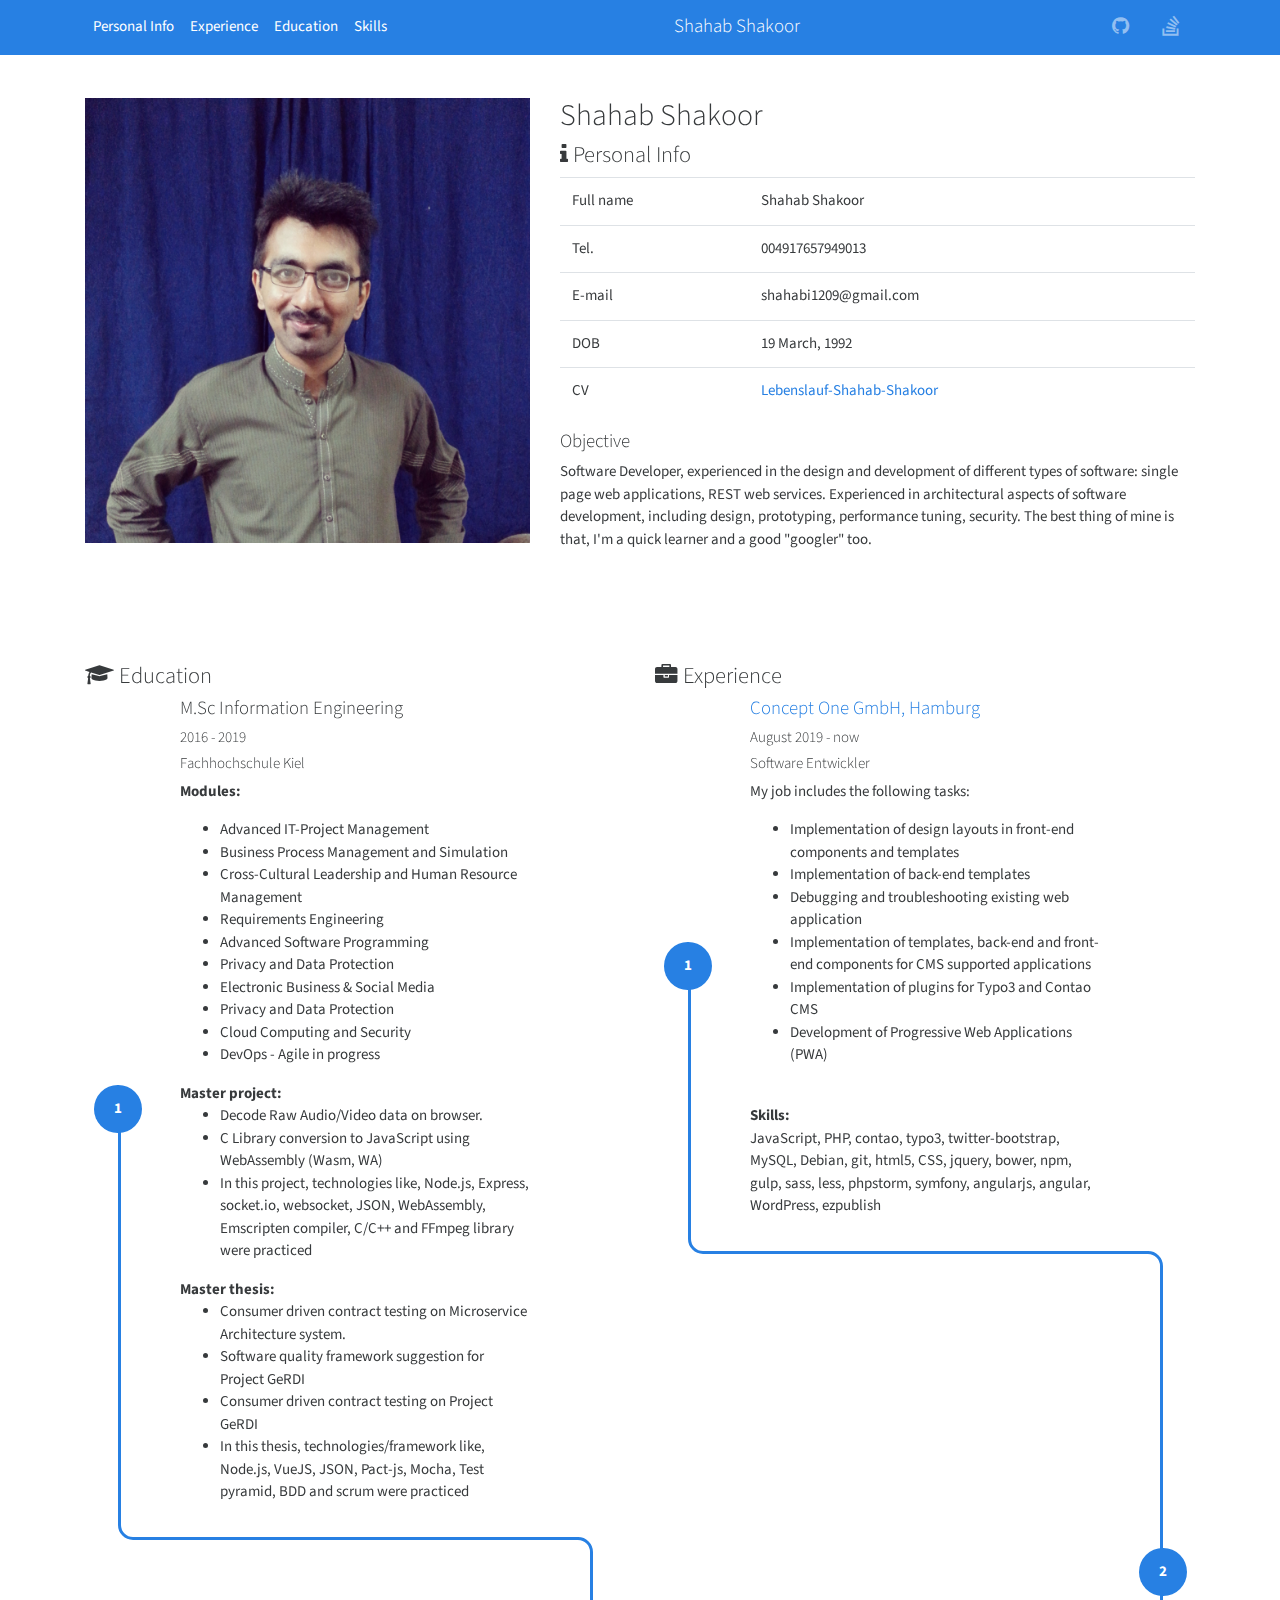
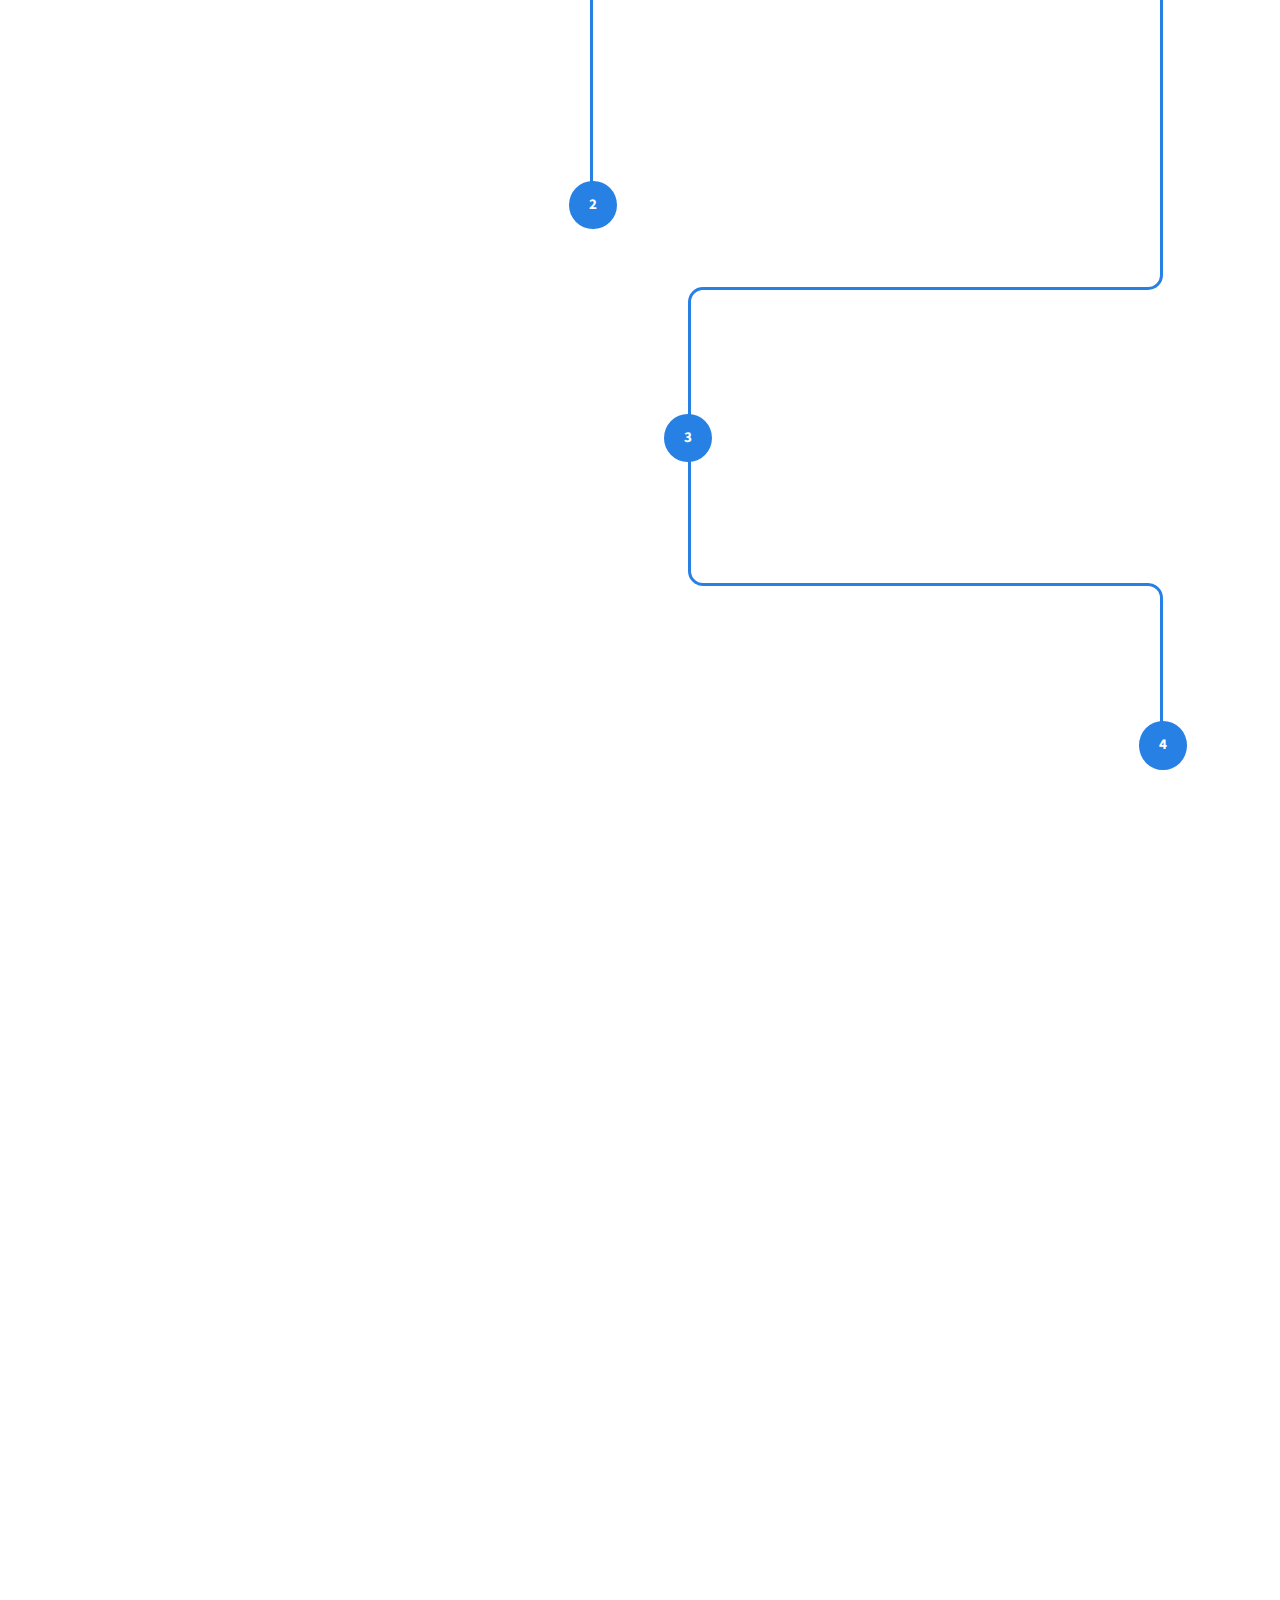
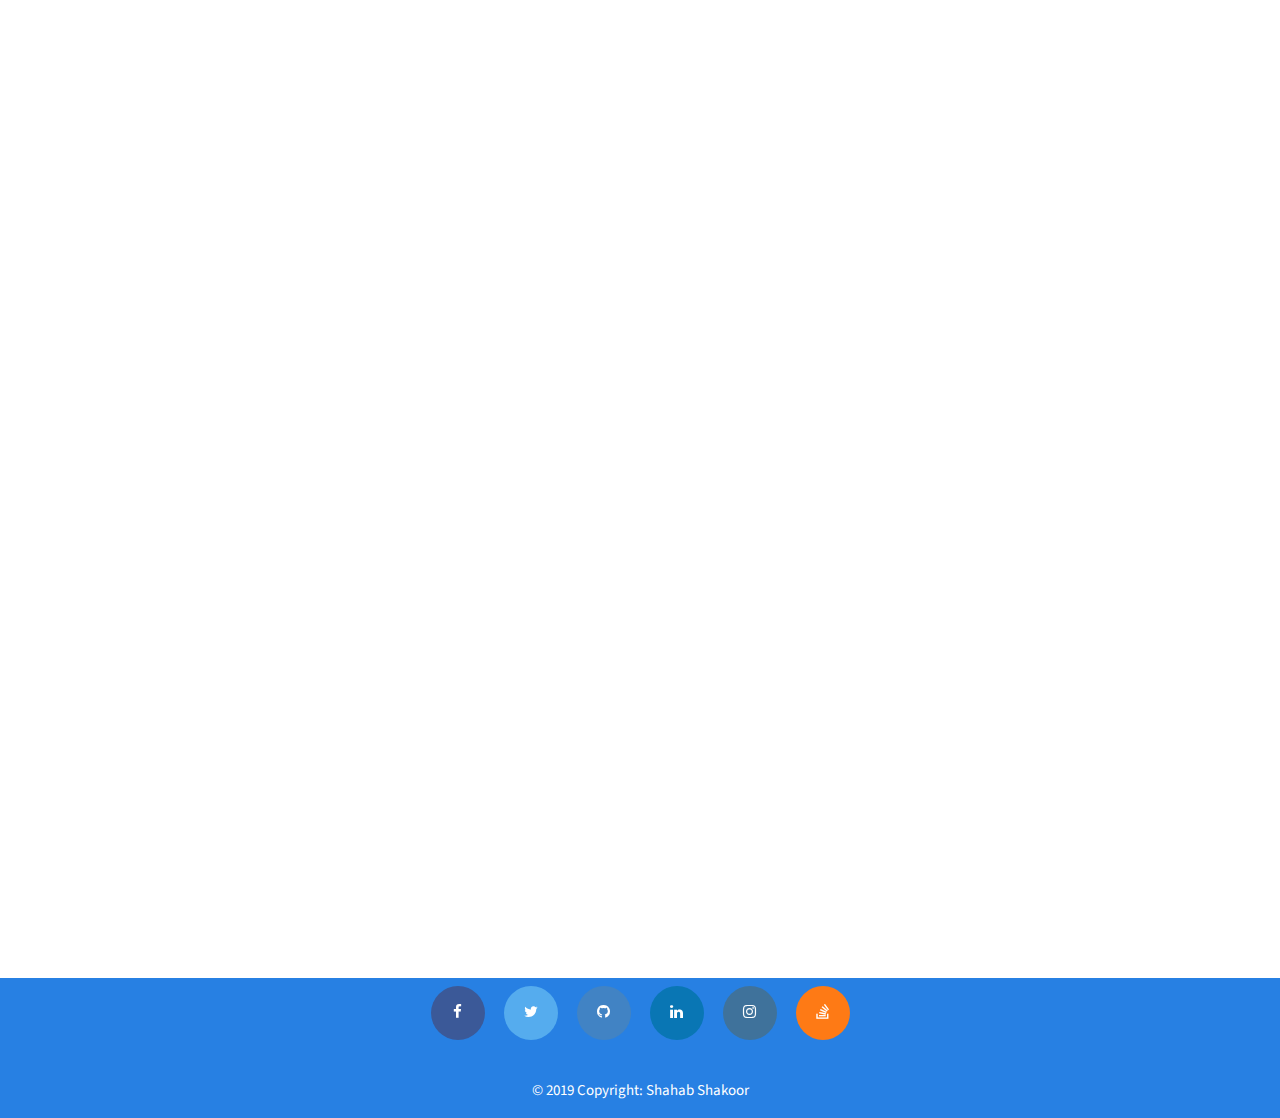
==== index.html @ 0947de64 "Resume in progress: fixes" ====
<!DOCTYPE html>
<html lang="en">
<head>
	<title>Shahab Shakoor</title>
    <meta name="description" content="Software Engineer Experienced in PHP, JavaScript, Kanban, JIRA, Angular.js, Vue.js and responsive design" />
	<meta charset="UTF-8">
	<meta name="viewport" content="width=device-width, initial-scale=1">
    <meta property="og:title" content="Shahab Shakoor">
    <meta property="og:description" content="Software Engineer Experienced in PHP, JavaScript, Kanban, JIRA, Angular.js, Vue.js and responsive design">
    <meta property="og:image" content="https://babatech.github.io//images/shahabshakoor.jpg">
    <meta property="og:url" content="https://babatech.github.io/index.html">

    <meta name="twitter:card" content="Shahab Shakoor - Software Engineer">
<!--===============================================================================================-->	
	<link rel="icon" type="image/png" href="images/icons/favicon.ico"/>
<!--===============================================================================================-->
	<link rel="stylesheet" type="text/css" href="css/cosmo.bootstrap.min.css">
<!--===============================================================================================-->
	<link rel="stylesheet" type="text/css" href="fonts/font-awesome-4.7.0/css/font-awesome.min.css">
<!--===============================================================================================-->
	<link href="https://unpkg.com/aos@2.3.1/dist/aos.css" rel="stylesheet">
<!--===============================================================================================-->
	<link rel="stylesheet" type="text/css" href="css/main.css">
<!--===============================================================================================-->
</head>
<body id="start">
<nav class="navbar navbar-expand-lg bg-primary navbar-dark fixed-top">
	<div class="container"> <button class="navbar-toggler navbar-toggler-right border-0 p-0" type="button" data-toggle="collapse" data-target="#navbar14">
		<p class="navbar-brand mb-0 text-white">
			<i class="fa d-inline fa-lg fa-stop-circle"></i> Shahab Shakoor </p>
	</button>
		<div class="collapse navbar-collapse" id="navbar14">
			<ul class="navbar-nav mr-auto">
				<li class="nav-item"> <a class="nav-link active" href="#personal-info" >Personal Info<br></a> </li>
				<li class="nav-item"> <a class="nav-link active" href="#experience-box">Experience</a> </li>
				<li class="nav-item"> <a class="nav-link active" href="#education-box" >Education</a> </li>
				<li class="nav-item"> <a class="nav-link active" href="#skills-set">Skills</a> </li>
			</ul>
			<p class="d-none d-md-block lead mb-0  text-white"><a class="navbar-brand" href="#start">Shahab Shakoor</a></p>
			<ul class="navbar-nav ml-auto">
				<li class="nav-item mx-1"> <a class="nav-link" href="https://github.com/babatech" target="_blank">
					<i class="fa fa-github fa-fw fa-lg"></i>
				</a> </li>
				<li class="nav-item mx-1"> <a class="nav-link" target="_blank" href="https://stackoverflow.com/users/3318657/shahabi">
					<i class="fa fa-stack-overflow fa-fw fa-lg"></i>
				</a> </li>
			</ul>
		</div>
	</div>
</nav>
<div class="py-5">
	<div class="container">
		<div class="row">
			<div class="col-md-5 col-sm-6">
				<img class="img-fluid d-block resume-photo" src="images/shahabshakoor.jpg" data-aos="flip-up" />
			</div>
			<div class="col-md-7 col-sm-6" data-aos="zoom-in-up">
				<h2 class="">Shahab Shakoor</h2>
				<h4 class="" id="personal-info"><i class="fa fa-info"></i> Personal Info</h4>
				<table class="table">
					<tbody>
					<tr>
						<td>Full name</td>
						<td>Shahab Shakoor</td>
					</tr>
					<tr>
						<td>Tel.</td>
						<td>004917657949013</td>
					</tr>
					<tr>
						<td>E-mail</td>
						<td>shahabi1209@gmail.com</td>
					</tr>
					<tr>
						<td>DOB</td>
						<td>19 March, 1992</td>
					</tr>
					<tr>
						<td>CV</td>
						<td><a target="_blank" href="pdf/Lebenslauf-Shahab-Shakoor.pdf" title="Lebenslauf Shahab Shakoor">Lebenslauf-Shahab-Shakoor</a></td>
					</tr>
					</tbody>
				</table>
				<h5>Objective</h5>
				<p>
					Software Developer, experienced in the design and development of different types of software:
					single page web applications, REST web services. Experienced in architectural aspects of software development, including design, prototyping, performance tuning, security.
					The best thing of mine is that, I'm a quick learner and a good "googler" too.
				</p>
			</div>
		</div>
	</div>
</div>
<div class="py-5">
	<div class="container">
		<div class="row">
			<div class="col-md-6" data-aos="fade-right">
				<h4 class="" id="education-box"><i class="fa fa-graduation-cap"></i> Education</h4>
				<!--first section-->
				<div class="row align-items-center how-it-works d-flex">
					<div class="col-2 text-center bottom d-inline-flex justify-content-center align-items-center">
						<div class="circle font-weight-bold">1</div>
					</div>
					<div class="col-8" data-aos="fade-right" >
						<h5>M.Sc Information Engineering</h5>
						<h6>2016 - 2019</h6>
						<h6>Fachhochschule	Kiel</h6>
						<p>
                            <b>Modules:</b>
                            <ul>
                                <li>Advanced IT-Project Management</li>
                                <li>Business Process Management and Simulation</li>
                                <li>Cross-Cultural Leadership and Human Resource Management</li>
                                <li>Requirements Engineering</li>
                                <li>Advanced Software Programming</li>
                                <li>Privacy and Data Protection</li>
                                <li>Electronic Business & Social Media</li>
                                <li>Privacy and Data Protection</li>
                                <li>Cloud Computing and Security</li>
                                <li>DevOps - Agile in progress</li>
                            </ul>
                            <b>Master project:</b>
                            <ul>
                                <li>Decode Raw Audio/Video data on browser.</li>
                                <li>C Library conversion to JavaScript using WebAssembly (Wasm, WA)</li>
                                <li>In this project, technologies like, Node.js, Express, socket.io, websocket, JSON, WebAssembly, Emscripten compiler, C/C++ and FFmpeg library were practiced</li>
                            </ul>
                            <b>Master thesis:</b><br>
                            <ul>
                                <li>Consumer driven contract testing on Microservice Architecture system.</li>
                                <li>Software quality framework suggestion for Project GeRDI</li>
                                <li>Consumer driven contract testing on Project GeRDI</li>
                                <li>In this thesis, technologies/framework like, Node.js, VueJS, JSON, Pact-js, Mocha, Test pyramid, BDD and scrum were practiced</li>
                            </ul>
						</p>
					</div>
				</div>
				<!--path between 1-2-->
				<div class="row timeline">
					<div class="col-2">
						<div class="corner top-right"></div>
					</div>
					<div class="col-8">
						<hr/>
					</div>
					<div class="col-2">
						<div class="corner left-bottom"></div>
					</div>
				</div>
				<!--second section-->
				<div class="row align-items-center justify-content-end how-it-works d-flex">
					<div class="col-8" data-aos="fade-left">
						<h5>BS Software Engineering</h5>
						<h6>2010 - 2014</h6>
						<h6>International Islamic university, Islamabad</h6>
						<p>
                            <b>Modules</b>
							<ul>
                                <li>Software Project Management</li>
                                <li>Software Quality Assurance</li>
                                <li>Human Computer Interaction</li>
                                <li>Web Based Application Development</li>
                                <li>Distributed Application Development</li>
                                <li>Object Oriented Analysis And Design</li>
                                <li>Database Technologies</li>
                                <li>Analysis Of Algorithms</li>
                                <li>Data Structures And Algorithms</li>
                            </ul>
                            <b>Bachelor project:</b>
                            <ul>
                                <li>Android based mobile application for mobile security and data recovery.</li>
                                <li>The application will act as moderator.User can trigger mobile lock Through SMS or email. The trigger will Encrypt the data on mobile.</li>
                            </ul>
                        </p>
					</div>
					<div class="col-2 text-center full d-inline-flex justify-content-center align-items-center last-item">
						<div class="circle font-weight-bold">2</div>
					</div>
				</div>

				<!--skill for desktop view-->
				<div class="d-none d-md-block">
					<br><br>
					<h4  data-aos="fade-right" id="skills-set"><i class="fa fa-user-secret py-2"></i> Skills</h4>
					<h4 class="text-center skill-set">
						<span class="badge badge-primary" data-aos="flip-up" >PHP</span>
						<span class="badge badge-primary" data-aos="flip-up" >JavaScript</span>
						<span class="badge badge-primary" data-aos="flip-up" >Wordpress</span>
						<span class="badge badge-primary" data-aos="flip-up" >Git</span>
						<span class="badge badge-primary" data-aos="flip-up" >Contao</span>
						<span class="badge badge-secondary" data-aos="flip-up" >Typo3</span>
						<span class="badge badge-secondary" data-aos="flip-up" >Symfony</span>
						<span class="badge badge-secondary" data-aos="flip-up" >eZ Publish </span>
						<span class="badge badge-primary" data-aos="flip-up" >Web Services(REST/SOAP)</span>
						<span class="badge badge-secondary" data-aos="flip-up" >Angular</span>
						<span class="badge badge-secondary" data-aos="flip-up" >Vue.js</span>
						<span class="badge badge-secondary" data-aos="flip-up" >Bower</span>
						<span class="badge badge-secondary" data-aos="flip-up" >NPM</span>
						<span class="badge badge-secondary" data-aos="flip-up" >SASS</span>
						<span class="badge badge-secondary" data-aos="flip-up" >Lass</span>
						<span class="badge badge-secondary" data-aos="flip-up" >Gulp</span>
						<span class="badge badge-secondary" data-aos="flip-up" >twitter-bootstrap</span>
						<span class="badge badge-secondary" data-aos="flip-up" >MySQL</span>
						<span class="badge badge-secondary" data-aos="flip-up" >OSCLASS</span>
						<span class="badge badge-secondary" data-aos="flip-up" >Woocommerce</span>
						<span class="badge badge-secondary" data-aos="flip-up" >Linux Administration</span>
						<span class="badge badge-secondary" data-aos="flip-up" >Jira</span>
						<span class="badge badge-secondary" data-aos="flip-up" >Kanban</span>
						<span class="badge badge-secondary" data-aos="flip-up" >Agile development</span>
						<span class="badge badge-secondary" data-aos="flip-up" >DevOps</span>
						<span data-aos="flip-up"  class="badge badge-secondary">SCRUM</span>
						<span class="badge badge-secondary" data-aos="flip-up" >MicroService</span>
						<span class="badge badge-secondary" data-aos="flip-up" >WASM</span>
						<span class="badge badge-secondary" data-aos="flip-up" >WebAssembly</span>
						<span class="badge badge-secondary" data-aos="flip-up" >Emscripten</span>
					</h4>
				</div>
			</div>
			<div class="col-md-6" data-aos="fade-left">
				<h4 class="" id="experience-box"><i class="fa fa-briefcase"></i> Experience</h4>
				<!--first section-->
				<div class="row align-items-center how-it-works d-flex">
					<div class="col-2 text-center bottom d-inline-flex justify-content-center align-items-center">
						<div class="circle font-weight-bold">1</div>
					</div>
					<div class="col-8" data-aos="fade-right">
						<h5><a href="https://www.concept.one/" target="_blank">Concept One GmbH, Hamburg</a> </h5>
						<h6>August 2019 - now</h6>
						<h6>Software Entwickler</h6>
						<p>
							My job includes the following tasks:<br>
							<ul>
								<li>Implementation of design layouts in front-end components and templates</li>
								<li>Implementation of back-end templates</li>
								<li>Debugging and troubleshooting existing web application</li>
								<li>Implementation of templates, back-end and front-end components for CMS supported applications</li>
								<li>Implementation of plugins for Typo3 and Contao CMS</li>
								<li>Development of Progressive Web Applications (PWA)</li>
							</ul><br>

							<b>Skills:</b><br>
							JavaScript, PHP, contao, typo3, twitter-bootstrap, MySQL, Debian, git, html5, CSS, jquery, bower, npm, gulp, sass, less, phpstorm, symfony, angularjs, angular, WordPress, ezpublish
						</p>
					</div>
				</div>
				<!--path between 1-2-->
				<div class="row timeline">
					<div class="col-2">
						<div class="corner top-right"></div>
					</div>
					<div class="col-8">
						<hr/>
					</div>
					<div class="col-2">
						<div class="corner left-bottom"></div>
					</div>
				</div>
				<!--second section-->
				<div class="row align-items-center justify-content-end how-it-works d-flex">
					<div class="col-8" data-aos="fade-left">
                        <h5><a href="http://www.zbw.eu/de/" target="_blank">ZBW - Leibniz-Informationszentrum Wirtschaft, Kiel</a> </h5>
                        <h6>May 2018 - January 2019</h6>
                        <h6>Studentische Aushilfskraft</h6>
                        <p>
							My job includes the following tasks:<br>
							<b>Support in frontend development of GeRDI project</b><br>
							<ul>
								<li>Research of implementation options</li>
								<li>Evaluation of technologies for the development of possible solutions existing use cases</li>
								<li>Support of the GeRDI development team in the implementation of Services, special features and fixing bugs</li>
								<li>Development of the project-specific npm package</li>
								<li>Development with Vue.js, Node.js, NPM, HTML5, CSS2, JavaScript, Typescript, JQuery, Git, Twitter Bootstrap 4, Jira, Atlassian Confluence, Serum, Docker, Web Service (REST), Responsive web design.</li>
							</ul><br>
							<b>Maintenance of the GeRDI project website:</b><br>
							<ul>
								<li>Development with Wordpress, PHP, CSS, WordPress Plugin, WordPress Theme</li>
							</ul><br>
                        </p>
					</div>
					<div class="col-2 text-center full d-inline-flex justify-content-center align-items-center">
						<div class="circle font-weight-bold">2</div>
					</div>
				</div>
				<!--path between 2-3-->
				<div class="row timeline">
					<div class="col-2">
						<div class="corner right-bottom"></div>
					</div>
					<div class="col-8">
						<hr/>
					</div>
					<div class="col-2">
						<div class="corner top-left"></div>
					</div>
				</div>
				<!--third section-->
				<div class="row align-items-center how-it-works d-flex">
					<div class="col-2 text-center full left-item d-inline-flex justify-content-center align-items-center">
						<div class="circle font-weight-bold">3</div>
					</div>
					<div class="col-8" data-aos="fade-right">
						<h5><a href="https://www.fiverr.com/babatech" target="_blank">Babatech</a></h5>
						<h6>March 2015 - March 2016</h6>
						<h6>Freelance web Developer</h6>
						<p>
							<b>Development expertise:</b><br>
							PHP, OSClass, WordPress, WHMCS, Woocommerce Plugins, Smarty, MYSQL,Smarty Template engine, pay-pal integration, Telecash payment integration, Webservices (SOAP, REST)<br>
							<b>Design expertise:</b><br>
							HTML5, CSS3, Bootstrap design, Responsive design
						</p>
					</div>
				</div>
				<!--path between 3-4-->
				<div class="row timeline">
					<div class="col-2">
						<div class="corner top-right"></div>
					</div>
					<div class="col-8">
						<hr/>
					</div>
					<div class="col-2">
						<div class="corner left-bottom"></div>
					</div>
				</div>
				<!--fourth section-->
				<div class="row align-items-center justify-content-end how-it-works d-flex">
					<div class="col-8 " data-aos="fade-left">
						<h5>WDNEC, Islamabad</h5>
						<h6>Febuary  2014 - March 2015</h6>
						<h6>Web Developer</h6>
						<p>
							My responsibility for this job was:<br>
							Convert PSD's to HTML pages.<br>
							PHP backend development.<br>
							Responsive WEB pages using Twitter bootstrap<br>
							Multilingual HTML pages using Smarty template engine.<br>
							Themes Development for WHMCS and OSCLASS (CMS).<br>
							Make Plugins for WHMCS and OSCLASS (CMS).<br>
							Paypal and Stripe payment gateway.
						</p>
					</div>
					<div class="col-2 text-center full d-inline-flex justify-content-center align-items-center last-item">
						<div class="circle font-weight-bold">4</div>
					</div>
				</div>
			</div>
		</div>
	</div>
</div>
<div class="py-5 d-md-none d-lg-none d-xl-none">
	<div class="container">
		<div class="row">
			<div class="col-md-12">
				<h4  data-aos="fade-right" id="skills-set"><i class="fa fa-user-secret py-2"></i> Skills</h4>
				<h4 class="text-center skill-set">
					<span class="badge badge-primary" data-aos="flip-up" >PHP</span>
					<span class="badge badge-primary" data-aos="flip-up" >JavaScript</span>
					<span class="badge badge-primary" data-aos="flip-up" >Wordpress</span>
					<span class="badge badge-primary" data-aos="flip-up" >Git</span>
					<span class="badge badge-primary" data-aos="flip-up" >Contao</span>
					<span class="badge badge-secondary" data-aos="flip-up" >Typo3</span>
					<span class="badge badge-secondary" data-aos="flip-up" >Symfony</span>
					<span class="badge badge-secondary" data-aos="flip-up" >eZ Publish </span>
					<span class="badge badge-primary" data-aos="flip-up" >Web Services(REST/SOAP)</span>
					<span class="badge badge-secondary" data-aos="flip-up" >Angular</span>
					<span class="badge badge-secondary" data-aos="flip-up" >Vue.js</span>
					<span class="badge badge-secondary" data-aos="flip-up" >Bower</span>
					<span class="badge badge-secondary" data-aos="flip-up" >NPM</span>
					<span class="badge badge-secondary" data-aos="flip-up" >SASS</span>
					<span class="badge badge-secondary" data-aos="flip-up" >Lass</span>
					<span class="badge badge-secondary" data-aos="flip-up" >Gulp</span>
					<span class="badge badge-secondary" data-aos="flip-up" >twitter-bootstrap</span>
					<span class="badge badge-secondary" data-aos="flip-up" >MySQL</span>
					<span class="badge badge-secondary" data-aos="flip-up" >OSCLASS</span>
					<span class="badge badge-secondary" data-aos="flip-up" >Woocommerce</span>
					<span class="badge badge-secondary" data-aos="flip-up" >Linux Administration</span>
					<span class="badge badge-secondary" data-aos="flip-up" >Jira</span>
					<span class="badge badge-secondary" data-aos="flip-up" >Kanban</span>
					<span class="badge badge-secondary" data-aos="flip-up" >Agile development</span>
					<span class="badge badge-secondary" data-aos="flip-up" >DevOps</span>
					<span data-aos="flip-up"  class="badge badge-secondary">SCRUM</span>
					<span class="badge badge-secondary" data-aos="flip-up" >MicroService</span>
					<span class="badge badge-secondary" data-aos="flip-up" >WASM</span>
					<span class="badge badge-secondary" data-aos="flip-up" >WebAssembly</span>
					<span class="badge badge-secondary" data-aos="flip-up" >Emscripten</span>
					<!--<span class="badge badge-primary" data-aos="flip-up" >PHP</span><br>-->
					<!--<span class="badge badge-primary" data-aos="flip-down" >JavaScript</span><span class="badge badge-primary" data-aos="flip-down" >Wordpress</span><br>-->
					<!--<span class="badge badge-primary" data-aos="flip-up" >Git</span><span class="badge badge-primary" data-aos="flip-up" >Contao</span><span class="badge badge-primary" data-aos="flip-up" >Web Services(REST/SOAP)</span><br>-->
					<!--<span class="badge badge-secondary" data-aos="flip-down" >AngularJS</span><span class="badge badge-secondary" data-aos="flip-down" >Vue.js</span><span class="badge badge-secondary" data-aos="flip-down" >OSCLASS</span><span class="badge badge-secondary" data-aos="flip-down" >Linux Administration</span><br>-->
					<!--<span class="badge badge-secondary" data-aos="flip-up" >Kanban</span><span class="badge badge-secondary" data-aos="flip-up" >Agile development</span><span class="badge badge-secondary" data-aos="flip-up" >DevOps</span><span data-aos="flip-up"  class="badge badge-secondary">SCRUM</span><span class="badge badge-secondary" data-aos="flip-up" >MicroService</span><br>-->
				</h4>
			</div>
		</div>
	</div>
</div>
<div class="py-5">
	<div class="container">
		<div class="row">
			<div class="col-md-12 language-set">
				<h4 data-aos="fade-right"><i class="fa fa-language py-2"></i> Languages</h4>
				<h5>
					<div class="progress" data-aos="zoom-in-up">
						<div class="progress-bar w-100 bg-success progress-bar-striped progress-bar-animated" role="progressbar" aria-valuenow="100" aria-valuemin="0" aria-valuemax="100">English</div>
					</div><br>
					<div class="progress" data-aos="zoom-in-up">
						<div class="progress-bar w-25 bg-primary progress-bar-striped progress-bar-animated" role="progressbar" aria-valuenow="25" aria-valuemin="0" aria-valuemax="100">Deutsch</div>
					</div><br>
					<div class="progress" data-aos="zoom-in-up">
						<div class="progress-bar w-100 bg-success progress-bar-striped progress-bar-animated" role="progressbar" aria-valuenow="100" aria-valuemin="0" aria-valuemax="100">Urdu</div>
					</div><br>
					<div class="progress" data-aos="zoom-in-up">
						<div class="progress-bar w-100 bg-success progress-bar-striped progress-bar-animated" role="progressbar" aria-valuenow="100" aria-valuemin="0" aria-valuemax="100">Punjabi</div>
					</div>
				</h5>
			</div>
		</div>
	</div>
</div>
<div class="py-5">
	<div class="container">
		<div class="row">
			<div class="col-md-12 language-set">
				<h4 data-aos="fade-right"><i class="fa fa-star py-2"></i> Projects</h4>
				<div class="row">
					<div class="card-columns">
						<div data-aos="flip-up" class="card bg-primary">
							<div class="card-body">
								<div class="row">
									<div class="col-sm-12 ">
										<h4 class="card-title">Consumer Driven Contract Testing (2018)</h4>
									</div>
									<div class="col-sm-12">
										<small class="text-muted">
											<strong>Master Thesis</strong>
										</small>
									</div>
								</div>
								<p class="card-text">
									It was Master Thesis. The main purpose of thesis is to do research on Microservice architecture, Behaviour driven development model and testing practices in Microservice architecture environment. The thesis research will propose a quality assurance framework for <a href="https://www.gerdi-project.eu/" target="_blank">GeRDI Project</a>
									<br>In the Thesis case project, technologies like, Node.js, Vue.js, Git, Pact-js, Vue-Unit, NPM, JSON, were practiced
								</p>
								<p class="card-text text-right"></p>
							</div>
						</div>
                        <div data-aos="flip-up" class="card bg-primary">
                            <div class="card-body">
                                <div class="row">
                                    <div class="col-sm-12 ">
                                        <h4 class="card-title">Browser Bytecode using WebAssembly (2018)</h4>
                                    </div>
                                    <div class="col-sm-12">
                                        <small class="text-muted">
                                            <strong>Master Project</strong>
                                        </small>
                                    </div>
                                </div>
                                <p class="card-text">
                                    It was Master project. The idea was to decode Raw Video data on browser. For decodeing raw video data, the WebAssembly used. WebAssembly (Wasm, WA) is a web standard that defines a binary format and a corresponding assembly-like text format for executable code in Web pages.
                                    <br>In this project, technologies like, Node.js, Express, socket.io, websocket, JSON, WebAssembly, Emscripten compiler, C/C++ and FFmpeg library were practiced
                                </p>
                                <p class="card-text text-right"></p>
                            </div>
                        </div>
						<div data-aos="flip-up" class="card bg-primary">
							<div class="card-body">
								<div class="row">
									<div class="col-sm-12 ">
										<h4 class="card-title"><a href="https://github.com/babatech/ASP" target="_blank">City Guide (2016)</a></h4>
									</div>
									<div class="col-sm-12">
										<small class="text-muted">
											<strong>Semester Project</strong>
										</small>
									</div>
								</div>
								<p class="card-text">
									It was an semester project for Master. The idea was to help a personal to guide tourist on their vacation by guiding them to their near possible tourist attractions and tourist can have chat with the other touriest who are in the same city.<br>
									In this project, technologies like, Node.js, Express, socket.io, websocket, MySQL, Google Map API, twitter Bootstrap, Git, and UML were practiced
								</p>
								<p class="card-text text-right"></p>
							</div>
						</div>
						<div data-aos="flip-up" class="card bg-primary">
							<div class="card-body">
								<div class="row">
									<div class="col-sm-12 ">
										<h4 class="card-title">WebSite for the Kotowski GmbH (2015)</h4>
									</div>
									<div class="col-sm-12">
										<small class="text-muted">
											<strong>Semester Project</strong>
										</small>
									</div>
								</div>
								<p class="card-text">
									This was a semester project in which we practiced Customer interaction and team work . The project is to make website for the Kotowski GmbH. The website had functionality to make car trailer booking online. In this project we gathered requirements for the website in a meeting with the Kotowski GmbH.
									<br>We use WordPress CMS for the project.
									<br>Documentation with Coding in PHP
								</p>
							</div>
						</div>
						<div data-aos="flip-up" class="card bg-primary">
							<div class="card-body">
								<div class="row">
									<div class="col-sm-12 ">
										<h4 class="card-title">Andro Cop (2014)</h4>
									</div>
									<div class="col-sm-12">
										<small class="text-muted">
											<strong>Bachelor Project</strong>
										</small>
									</div>
								</div>
								<p class="card-text">
									It was Bachelor project. The idea is to secure the user data in android based mobile In real life, when someone loses mobile,Mostly it is impossible to get back your mobile, and hence data recovery is also impossible.
									The andro cop application will act as moderator. User can trigger mobile lock Through SMS or EMail. The trigger will Encrypt the data on mobile. Hence it will impossible for stranger to see the user data on mobile.
								</p>
							</div>
						</div>
						<div data-aos="flip-up" class="card bg-primary">
							<div class="card-body">
								<div class="row">
									<div class="col-sm-12 ">
										<h4 class="card-title">Online Auction and Bidding Website (2013)</h4>
									</div>
									<div class="col-sm-12">
										<small class="text-muted">
											<strong>Semester Project</strong>
										</small>
									</div>
								</div>
								<p class="card-text">
									It was semester project. In this project user place there thing for online bidding. Person who interested for that thing can place there bidding. Owner user reviews the bids and approve any bid. This project is done using Asp.net, C#, HTML, CSS and Jquery
								</p>
							</div>
						</div>
						<div data-aos="flip-up" class="card bg-primary">
							<div class="card-body">
								<div class="row">
									<div class="col-sm-12 ">
										<h4 class="card-title">Online Project Management Tool (2012)</h4>
									</div>
									<div class="col-sm-12">
										<small class="text-muted">
											<strong>Semester Project</strong>
										</small>
									</div>
								</div>
								<p class="card-text">
									It was an semester project. It was done with PHP,HTML,Apache2 server, MySQL. It targeted the software development teams that tend to work from home and manage their project activities online.
								</p>
							</div>
						</div>
						<div data-aos="flip-up" class="card bg-primary">
							<div class="card-body">
								<div class="row">
									<div class="col-sm-12 ">
										<h4 class="card-title">Housing Society Management Application (2012)</h4>
									</div>
									<div class="col-sm-12">
										<small class="text-muted">
											<strong>Semester Project</strong>
										</small>
									</div>
								</div>
								<p class="card-text">
									It was an semester project. It was done with Java, OOP and UML. During the project, object oriented design and analysis practice were followed. In this project, requirements were gathered  for a housing project named ABAD. After requirements, UML Usecases and UML designs were formulated. The implemented for the system was done in Java.
								</p>
							</div>
						</div>
						<!--<div class="card">-->
							<!--<div class="card-body">-->
								<!--<div class="row">-->
									<!--<div class="col-sm-12 ">-->
										<!--<h4 class="card-title"></h4>-->
									<!--</div>-->
									<!--<div class="col-sm-12">-->
										<!--<small class="text-muted">-->
											<!--<strong>Semester Project</strong>-->
										<!--</small>-->
									<!--</div>-->
								<!--</div>-->
								<!--<p class="card-text">-->

								<!--</p>-->
							<!--</div>-->
						<!--</div>-->
					</div>
				</div>
			</div>
		</div>
	</div>
</div>
<!--<div class="py-5">-->
    <!--<div class="container">-->
        <!--<div class="row">-->
            <!--<div class="col-md-12 language-set">-->
                <!--<h4 data-aos="fade-right"><i class="fa fa-star py-2"></i> References</h4>-->
                <!--<div class="row">-->

                <!--</div>-->
            <!--</div>-->
        <!--</div>-->
    <!--</div>-->
<!--</div>-->
<br>
<br>
<br>
<br>
<!-- Footer -->
<footer class="page-footer font-small blue  bg-primary">
	<!-- Footer Elements -->
	<div class="container">

		<!-- Social buttons -->
		<ul class="list-unstyled list-inline text-center">
			<li class="list-inline-item">
				<a class="btn-social btn-facebook " target="_blank" href="https://www.facebook.com/beingshabab">
					<i class="fa fa-facebook"> </i>
				</a>
			</li>
			<li class="list-inline-item">
				<a  class="btn-social btn-twitter" target="_blank" href="https://twitter.com/beingshahabi">
					<i class="fa fa-twitter"> </i>
				</a>
			</li>
			<li class="list-inline-item">
				<a class="btn-social btn-github" target="_blank" href="https://github.com/babatech">
					<i class="fa fa-github"> </i>
				</a>
			</li>
			<li class="list-inline-item">
				<a class="btn-social btn-linkedin" target="_blank" href="https://www.linkedin.com/in/shahab-shakoor-50117193/">
					<i class="fa fa-linkedin"> </i>
				</a>
			</li>
			<li class="list-inline-item" >
				<a class="btn-social btn-instagram" target="_blank" href="https://www.instagram.com/beingshahab/">
					<i class="fa fa-instagram"> </i>
				</a>
			</li>
			<li class="list-inline-item" >
				<a class="btn-social btn-stack-overflow" target="_blank" href="https://stackoverflow.com/users/3318657/shahabi">
					<i class="fa fa-stack-overflow"> </i>
				</a>
			</li>
		</ul>
		<!-- Social buttons -->

	</div>
	<!-- Footer Elements -->
	<!-- Copyright -->
	<div class="footer-copyright text-center py-3">© 2019 Copyright:
		<a href="https://babatech.github.io/"> Shahab Shakoor</a>
	</div>
	<!-- Copyright -->

</footer>
<!-- Footer -->
<script src="https://cdnjs.cloudflare.com/ajax/libs/jquery/3.3.1/jquery.min.js" crossorigin="anonymous"></script>
<script src="https://cdnjs.cloudflare.com/ajax/libs/popper.js/1.12.9/umd/popper.min.js" crossorigin="anonymous"></script>
<script src="https://cdnjs.cloudflare.com/ajax/libs/twitter-bootstrap/4.1.3/js/bootstrap.min.js"  crossorigin="anonymous"></script>
<script src="https://unpkg.com/aos@next/dist/aos.js"></script>
<script src="js/main.js"></script>
<script>
    AOS.init({
        // Global settings:
        disable: false, // accepts following values: 'phone', 'tablet', 'mobile', boolean, expression or function
        startEvent: 'DOMContentLoaded', // name of the event dispatched on the document, that AOS should initialize on
        initClassName: 'aos-init', // class applied after initialization
        animatedClassName: 'aos-animate', // class applied on animation
        useClassNames: false, // if true, will add content of `data-aos` as classes on scroll
        disableMutationObserver: false, // disables automatic mutations' detections (advanced)
        debounceDelay: 50, // the delay on debounce used while resizing window (advanced)
        throttleDelay: 99, // the delay on throttle used while scrolling the page (advanced)


        // Settings that can be overridden on per-element basis, by `data-aos-*` attributes:
        offset: 120, // offset (in px) from the original trigger point
        delay: 0, // values from 0 to 3000, with step 50ms
        duration: 1000, // values from 0 to 3000, with step 50ms
        easing: 'ease', // default easing for AOS animations
        once: false, // whether animation should happen only once - while scrolling down
        mirror: false, // whether elements should animate out while scrolling past them
        anchorPlacement: 'top-bottom', // defines which position of the element regarding to window should trigger the animation

    });
</script>
</body>
</html>
---- css/main.css ----
/*------------------------------------------------------------------
Project:  Shahab Shakoor resume
Version:  0.0.1
Last change:  
Assigned to:  Shahab Shakoor
Primary use:  
-------------------------------------------------------------------*/


.footer-copyright,.footer-copyright a{
 color: white;
}
body{
  padding-top: 50px;
  width: 100%;
  overflow-x: hidden;
}
.skill-set .badge{
  margin: 5px;
    padding: 15px;
}
.language-set .progress{
  height: 25px;
}
.language-set .progress .progress-bar{
  font-size: 1rem;
}

.circle {
  padding: 13px 20px;
  border-radius: 50%;
  background-color: #2780E3;
  color: #fff;
  max-height: 50px;
  z-index: 2;
}
.how-it-works.row .col-2 {
  align-self: stretch;
}
.how-it-works.row .col-2::after {
  content: "";
  position: absolute;
  border-left: 3px solid #2780E3;
  z-index: 1;
}
.how-it-works.row .col-2.bottom::after {
  height: 50%;
  left: 50%;
  top: 50%;
}
.how-it-works.row .col-2.full::after {
  height: 100%;
  left: calc(50% - 3px);
}
.how-it-works.row .col-2.full.left-item::after {
  left: 50%;
}
.how-it-works.row .col-2.top::after {
  height: 50%;
  left: 50%;
  top: 0;
}
.how-it-works.row .col-2.last-item::after {
  height: 50% !important;
  top: 0;
}

.timeline div {
  padding: 0;
  height: 40px;
}
.timeline hr {
  border-top: 3px solid #2780E3;
  margin: 0;
  top: 17px;
  position: relative;
}
.timeline .col-2 {
  display: flex;
  overflow: hidden;
}
.timeline .corner {
  border: 3px solid #2780E3;
  width: 100%;
  position: relative;
  border-radius: 15px;
}
.timeline .top-right {
  left: 50%;
  top: -50%;
}
.timeline .left-bottom {
  left: -50%;
  top: calc(50% - 3px);
}
.timeline .top-left {
  left: -50%;
  top: -50%;
}
.timeline .right-bottom {
  left: 50%;
  top: calc(50% - 3px);
}

a.btn-social,
.btn-social
{
  border-radius: 50%;
  color: #ffffff !important;
  display: inline-block;
  height: 54px;
  line-height: 54px;
  margin: 8px 4px;
  text-align: center;
  text-decoration: none;
  transition: background-color .3s;
  webkit-transition: background-color .3s;
  width: 54px;
}

.btn-social .fa,.btn-social i
{
  backface-visibility: hidden;
  moz-backface-visibility: hidden;
  ms-transform: scale(1);
  o-transform: scale(1);
  transform: scale(1);
  transition: all .25s;
  webkit-backface-visibility: hidden;
  webkit-transform: scale(1);
  webkit-transition: all .25s;
}
.btn-social:hover,.btn-social:focus
{
  color: #fff;
  outline: none;
  text-decoration: none;
}
.btn-social:hover .fa,.btn-social:focus .fa,.btn-social:hover i,.btn-social:focus i
{
  ms-transform: scale(1.3);
  o-transform: scale(1.3);
  transform: scale(1.3);
  webkit-transform: scale(1.3);
}
.btn-social.btn-xs
{
  font-size: 9px;
  height: 24px;
  line-height: 13px;
  margin: 6px 2px;
  width: 24px;
}
.btn-social.btn-sm
{
  font-size: 13px;
  height: 36px;
  line-height: 18px;
  margin: 6px 2px;
  width: 36px;
}
.btn-social.btn-lg
{
  font-size: 22px;
  height: 72px;
  line-height: 40px;
  margin: 10px 6px;
  width: 72px;
}

.btn-behance
{
  background-color: #1769ff;
}
.btn-behance:hover
{
  background-color: #4a8aff;
}
.btn-bitbucket
{
  background-color: #205081;
}
.btn-bitbucket:hover
{
  background-color: #2a69aa;
}
.btn-codepen
{
  background-color: #76daff;
}
.btn-codepen:hover
{
  background-color: #a9e8ff;
}
.btn-deviantart
{
  background-color: #4e6252;
}
.btn-deviantart:hover
{
  background-color: #657e6a;
}
.btn-digg
{
  background-color: #000;
}
.btn-digg:hover
{
  background-color: #1a1a1a;
}
.btn-dribbble
{
  background-color: #ea4c89;
}
.btn-dribbble:hover
{
  background-color: #ef7aa7;
}
.btn-dropbox
{
  background-color: #007ee5;
}
.btn-dropbox:hover
{
  background-color: #1998ff;
}
.btn-facebook
{
  background-color: #3b5998;
}
.btn-facebook:hover
{
  background-color: #4c70ba;
}
.btn-flickr
{
  background-color: #0063dc;
}
.btn-flickr:hover
{
  background-color: #107cff;
}
.btn-foursquare
{
  background-color: #ef4b78;
}
.btn-foursquare:hover
{
  background-color: #f37a9b;
}
.btn-github
{
  background-color: #4183c4;
}
.btn-github:hover
{
  background-color: #689cd0;
}
.btn-google-plus
{
  background-color: #dd4b39;
}
.btn-google-plus:hover
{
  background-color: #e47365;
}
.btn-instagram
{
  background-color: #3f729b;
}
.btn-instagram:hover
{
  background-color: #548cb9;
}
.btn-jsfiddle
{
  background-color: #4679bd;
}
.btn-jsfiddle:hover
{
  background-color: #6c94ca;
}
.btn-lastfm
{
  background-color: #e31b23;
}
.btn-lastfm:hover
{
  background-color: #e9484e;
}
.btn-linkedin
{
  background-color: #0976b4;
}
.btn-linkedin:hover
{
  background-color: #0b96e5;
}
.btn-paypal
{
  background-color: #253b80;
}
.btn-paypal:hover
{
  background-color: #304da8;
}
.btn-pinterest
{
  background-color: #cc2127;
}
.btn-pinterest:hover
{
  background-color: #e04046;
}
.btn-reddit
{
  background-color: #ff4500;
}
.btn-reddit:hover
{
  background-color: #ff6a33;
}
.btn-skype
{
  background-color: #00aff0;
}
.btn-skype:hover
{
  background-color: #24c4ff;
}
.btn-soundcloud
{
  background-color: #f80;
}
.btn-soundcloud:hover
{
  background-color: #ffa033;
}
.btn-stack-overflow
{
  background-color: #fe7a15;
}
.btn-stack-overflow:hover
{
  background-color: #fe9748;
}
.btn-steam
{
  background-color: #7da10e;
}
.btn-steam:hover
{
  background-color: #a1d012;
}
.btn-stumbleupon
{
  background-color: #eb4924;
}
.btn-stumbleupon:hover
{
  background-color: #ef7053;
}
.btn-trello
{
  background-color: #256a92;
}
.btn-trello:hover
{
  background-color: #2f88bb;
}
.btn-tumblr
{
  background-color: #35465c;
}
.btn-tumblr:hover
{
  background-color: #485f7c;
}
.btn-twitch
{
  background-color: #6441a5;
}
.btn-twitch:hover
{
  background-color: #7e5bbe;
}
.btn-twitter
{
  background-color: #55acee;
}
.btn-twitter:hover
{
  background-color: #83c3f3;
}
.btn-vimeo
{
  background-color: #1ab7ea;
}
.btn-vimeo:hover
{
  background-color: #49c6ee;
}
.btn-vine
{
  background-color: #00b488;
}
.btn-vine:hover
{
  background-color: #00e7af;
}
.btn-vk
{
  background-color: #45668e;
}
.btn-vk:hover
{
  background-color: #587fae;
}
.btn-wechat
{
  background-color: #98d11c;
}
.btn-wechat:hover
{
  background-color: #afe53b;
}
.btn-wordpress
{
  background-color: #21759b;
}
.btn-wordpress:hover
{
  background-color: #2a95c5;
}
.btn-xing
{
  background-color: #026466;
}
.btn-xing:hover
{
  background-color: #039598;
}
.btn-yahoo
{
  background-color: #400191;
}
.btn-yahoo:hover
{
  background-color: #5601c4;
}
.btn-yelp
{
  background-color: #af0606;
}
.btn-yelp:hover
{
  background-color: #e00808;
}
.btn-youtube
{
  background-color: #e52d27;
}
.btn-youtube:hover
{
  background-color: #ea5955;
}
.btn-email
{
  background-color: #44c456;
}
.btn-email:hover
{
  background-color: #6bd079;
}
.card.bg-primary,.card.bg-primary .text-muted,.card.bg-primary a{
    color: white !important;
}
.card.bg-primary .card-title{
  font-weight: 700;
}
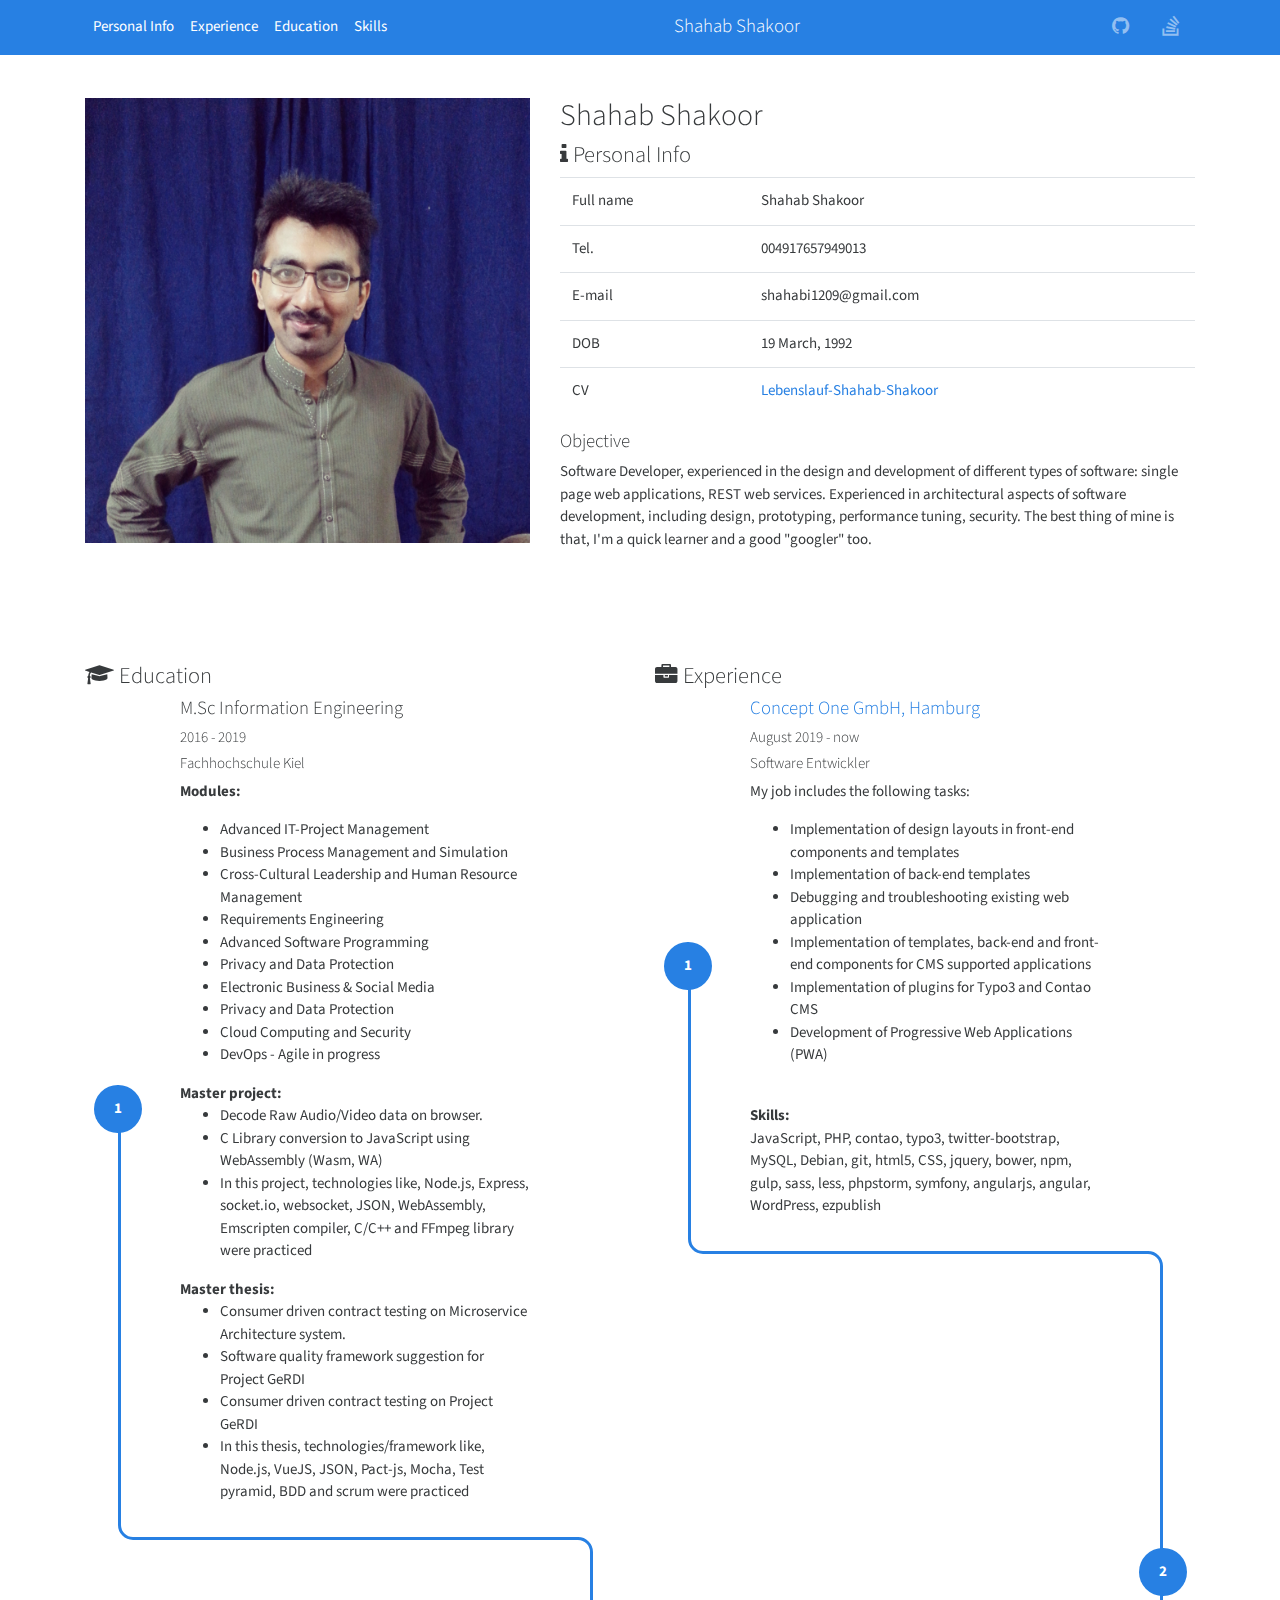
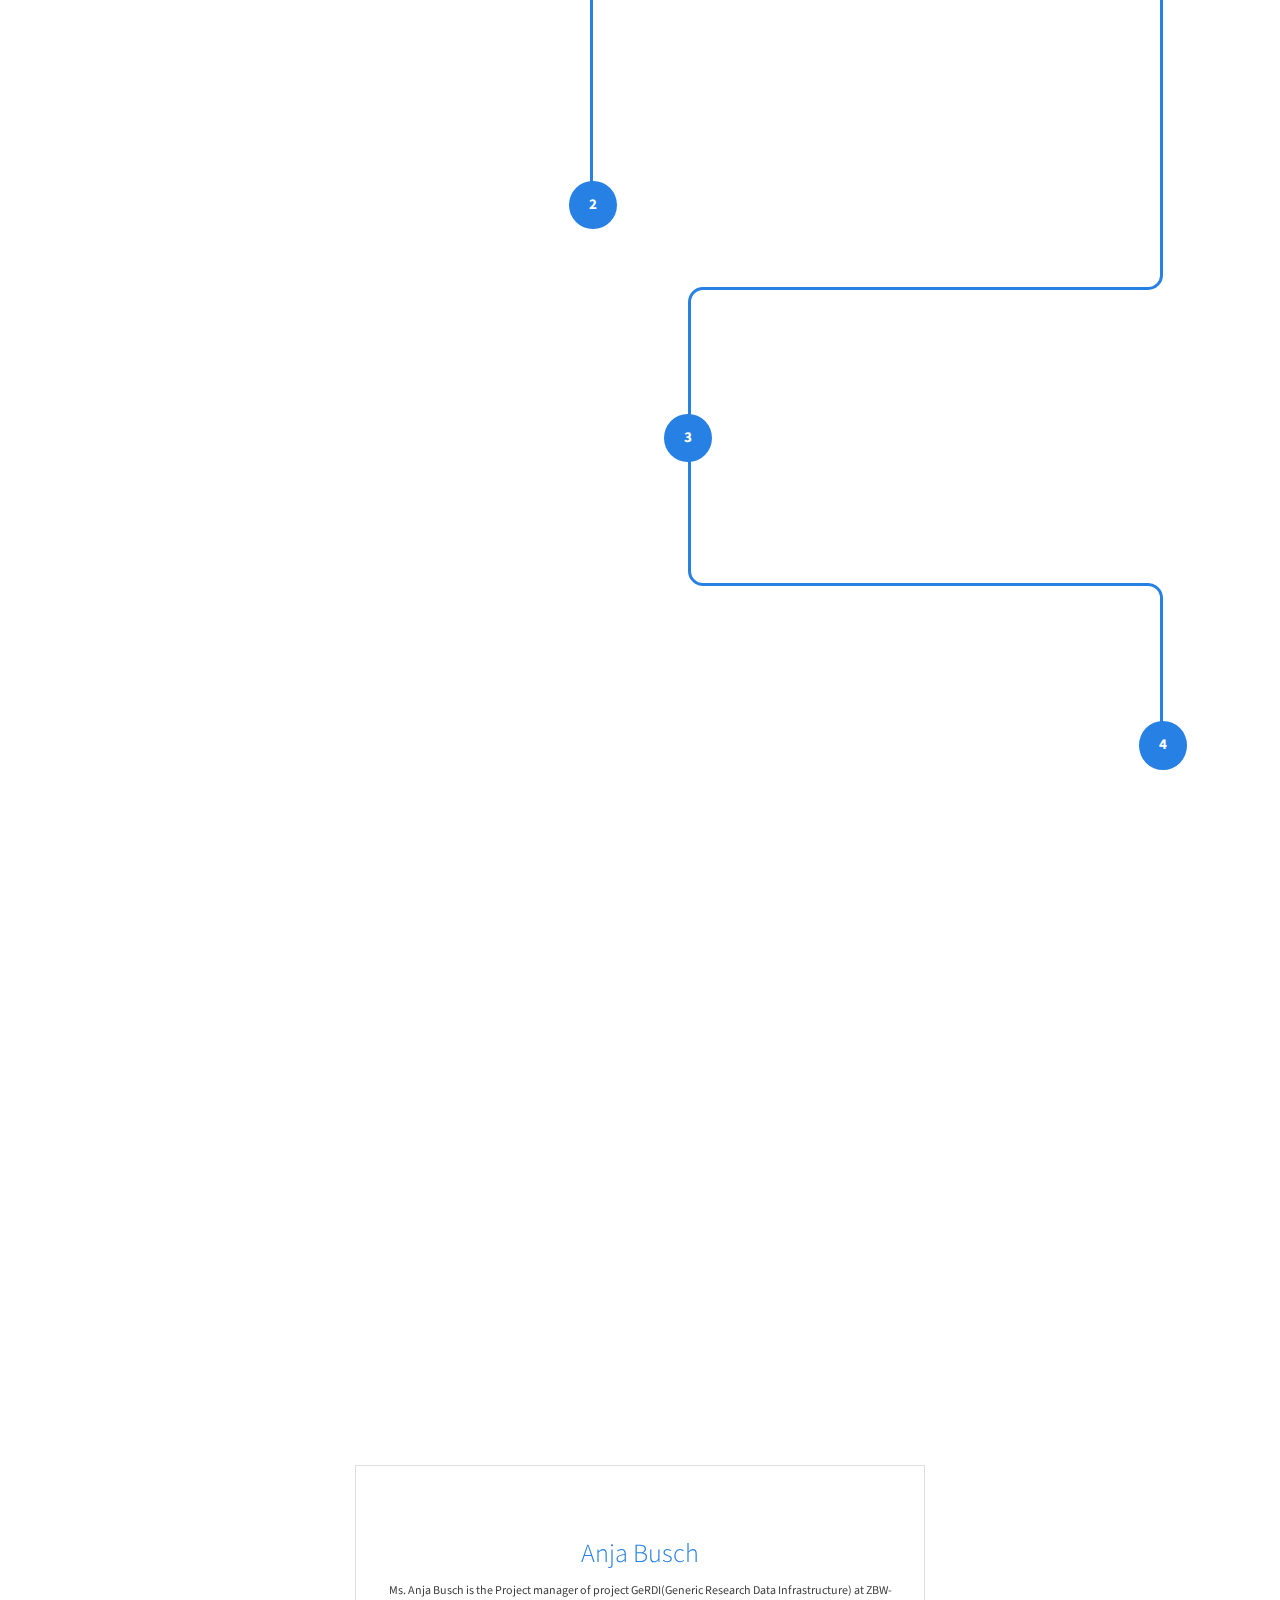
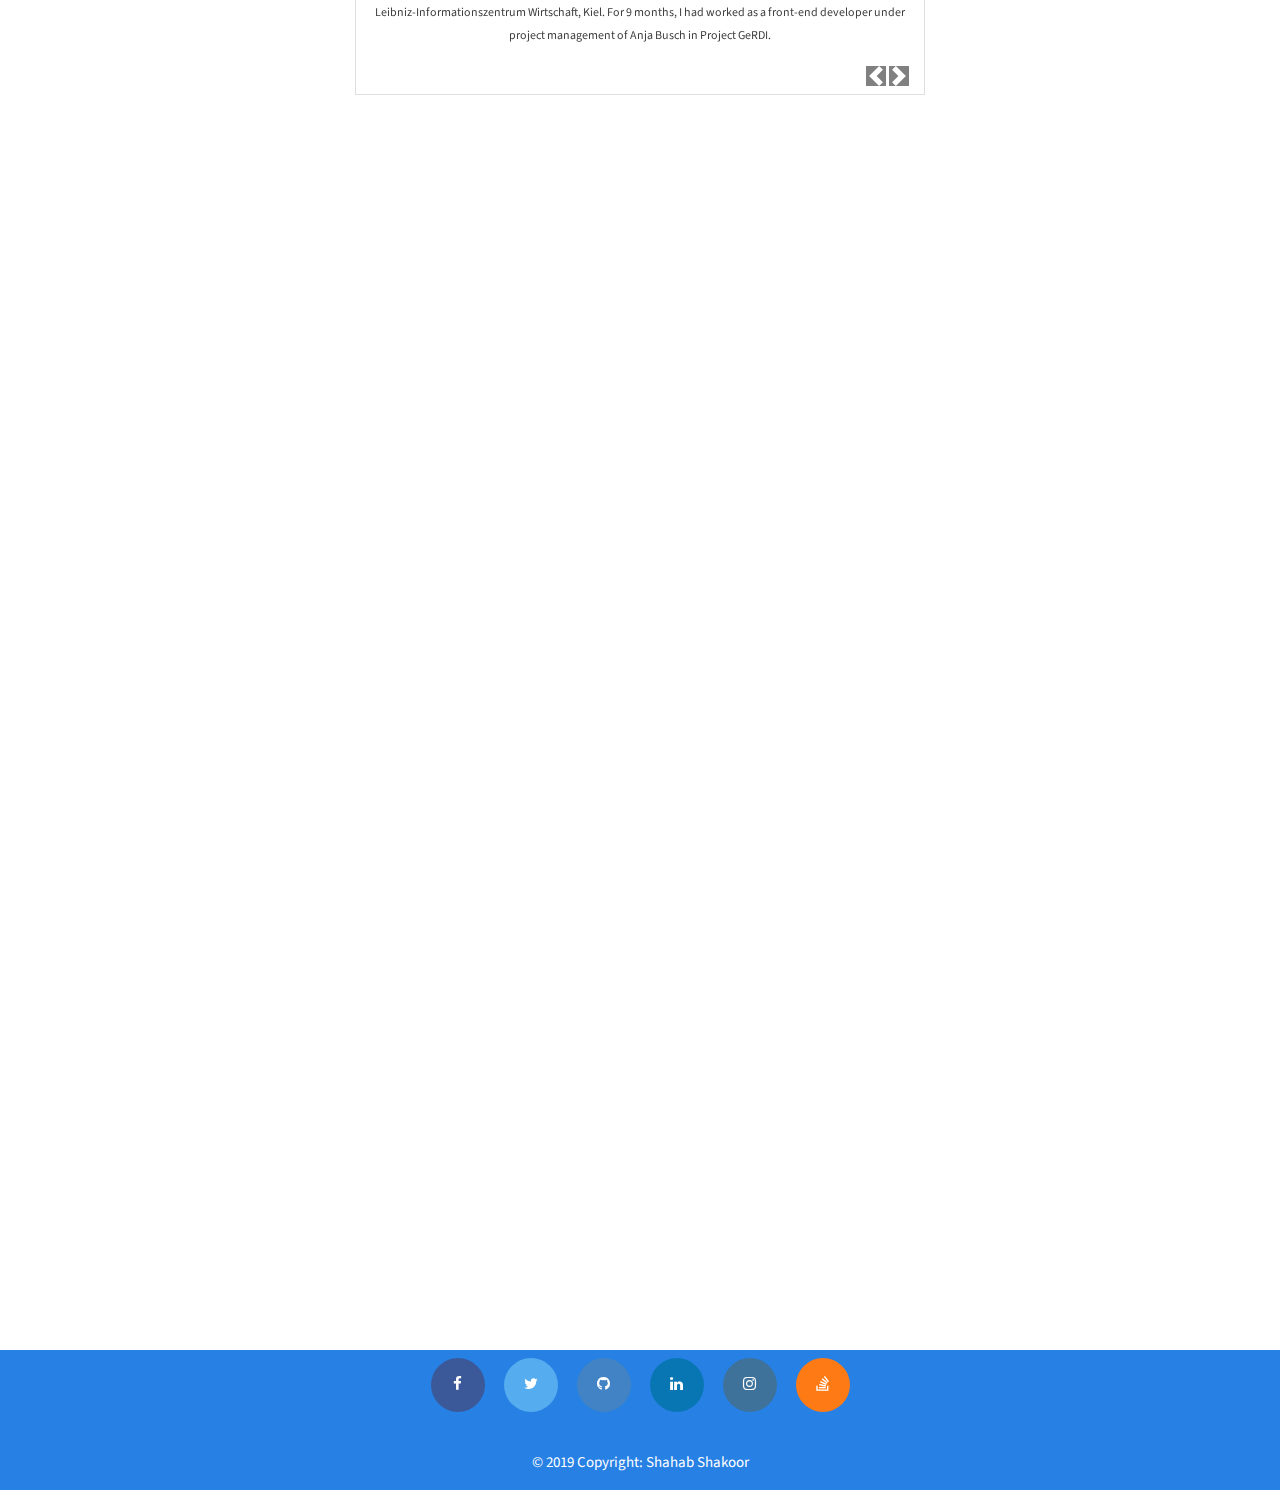
==== commit c220b0a3: "Resume in progress: update" ====
--- a/index.html
+++ b/index.html
@@ -417,6 +417,63 @@
 	</div>
 </div>
 <div class="py-5">
+    <div class="container">
+        <div class="row">
+            <div class="col-md-12 language-set">
+                <h4 data-aos="fade-right"><i class="fa fa-star py-2"></i> Testimonials</h4>
+                <div class="row">
+                    <div class="card col-md-6">
+                        <div id="carouselTestimonialsControls" class="carousel slide" data-ride="carousel" data-interval="100000">
+                            <div class="w-100 carousel-inner" role="listbox">
+                                <div class="carousel-item active">
+                                    <div class="carousel-caption">
+                                        <div class="row">
+                                            <div class="col-sm-12">
+                                                <h3><a target="_blank" href="https://www.zbw.eu/forschung/science-2-0/anja-busch/">Anja Busch</a></h3>
+                                                <small>Ms. Anja Busch is the Project manager of project GeRDI(Generic Research Data Infrastructure) at ZBW-Leibniz-Informationszentrum Wirtschaft, Kiel. For 9 months, I had worked as a front-end developer under project management of Anja Busch in Project GeRDI.</small>
+                                            </div>
+                                        </div>
+                                    </div>
+                                </div>
+                                <div class="carousel-item">
+                                    <div class="carousel-caption">
+                                        <div class="row">
+                                            <div class="col-sm-12">
+                                                <h3><a href="http://www.zbw.eu/de/forschung/zbw-labs/timo-borst/" target="_blank">Dr. Timo Borst</a></h3>
+                                                <small>Dr. Timo Borst is the Head of Innovative Information Systems and Publication Technologies (IIPT) Department at ZBW-Leibniz-Informationszentrum Wirtschaft, Kiel. I had done my master thesis under the supervision of Dr. Timo Borst. </small>
+                                            </div>
+                                        </div>
+                                    </div>
+                                </div>
+                                <div class="carousel-item">
+                                    <div class="carousel-caption">
+                                        <div class="row">
+                                            <div class="col-sm-12">
+                                                <h3><a href="https://www.concept.one/impressum.html" target="_blank">Oliver Gstir</a> </h3>
+                                                <small>Mr. Oliver Gstir is the Executive Director of Concept one GmbH, Hamburg. For more then Two years, I had worked as software developer under the management of Mr. Gstir </small>
+                                            </div>
+                                        </div>
+                                    </div>
+                                </div>
+                            </div>
+                            <div class="float-right navi">
+                                <a class="" href="#carouselTestimonialsControls" role="button" data-slide="prev">
+                                    <span class="carousel-control-prev-icon ico" aria-hidden="true"></span>
+                                    <span class="sr-only">Previous</span>
+                                </a>
+                                <a class="" href="#carouselTestimonialsControls" role="button" data-slide="next">
+                                    <span class="carousel-control-next-icon ico" aria-hidden="true"></span>
+                                    <span class="sr-only">Next</span>
+                                </a>
+                            </div>
+                        </div>
+                    </div>
+                </div>
+            </div>
+        </div>
+    </div>
+</div>
+<div class="py-5">
 	<div class="container">
 		<div class="row">
 			<div class="col-md-12 language-set">
@@ -591,18 +648,6 @@
 		</div>
 	</div>
 </div>
-<!--<div class="py-5">-->
-    <!--<div class="container">-->
-        <!--<div class="row">-->
-            <!--<div class="col-md-12 language-set">-->
-                <!--<h4 data-aos="fade-right"><i class="fa fa-star py-2"></i> References</h4>-->
-                <!--<div class="row">-->
-
-                <!--</div>-->
-            <!--</div>-->
-        <!--</div>-->
-    <!--</div>-->
-<!--</div>-->
 <br>
 <br>
 <br>
--- a/css/main.css
+++ b/css/main.css
@@ -477,4 +477,41 @@
 }
 .card.bg-primary .card-title{
   font-weight: 700;
-}+}
+
+.card {
+    margin: 0 auto;
+}
+.card .carousel-item {
+    height: 200px;
+}
+.card .carousel-caption {
+    padding: 0;
+    right: 0;
+    left: 0;
+    color: #3d3d3d;
+}
+.card .carousel-caption h3 {
+    color: #3d3d3d;
+}
+.card .carousel-caption p {
+    line-height: 30px;
+}
+.card .carousel-caption .col-sm-3 {
+    display: flex;
+    align-items: center;
+}
+.card .carousel-caption .col-sm-9 {
+    text-align: left;
+}
+.navi a {
+    text-decoration:none;
+}
+a > .ico {
+    background-color: grey;
+    padding: 10px;
+
+}
+a:hover > .ico {
+    background-color: #666;
+}
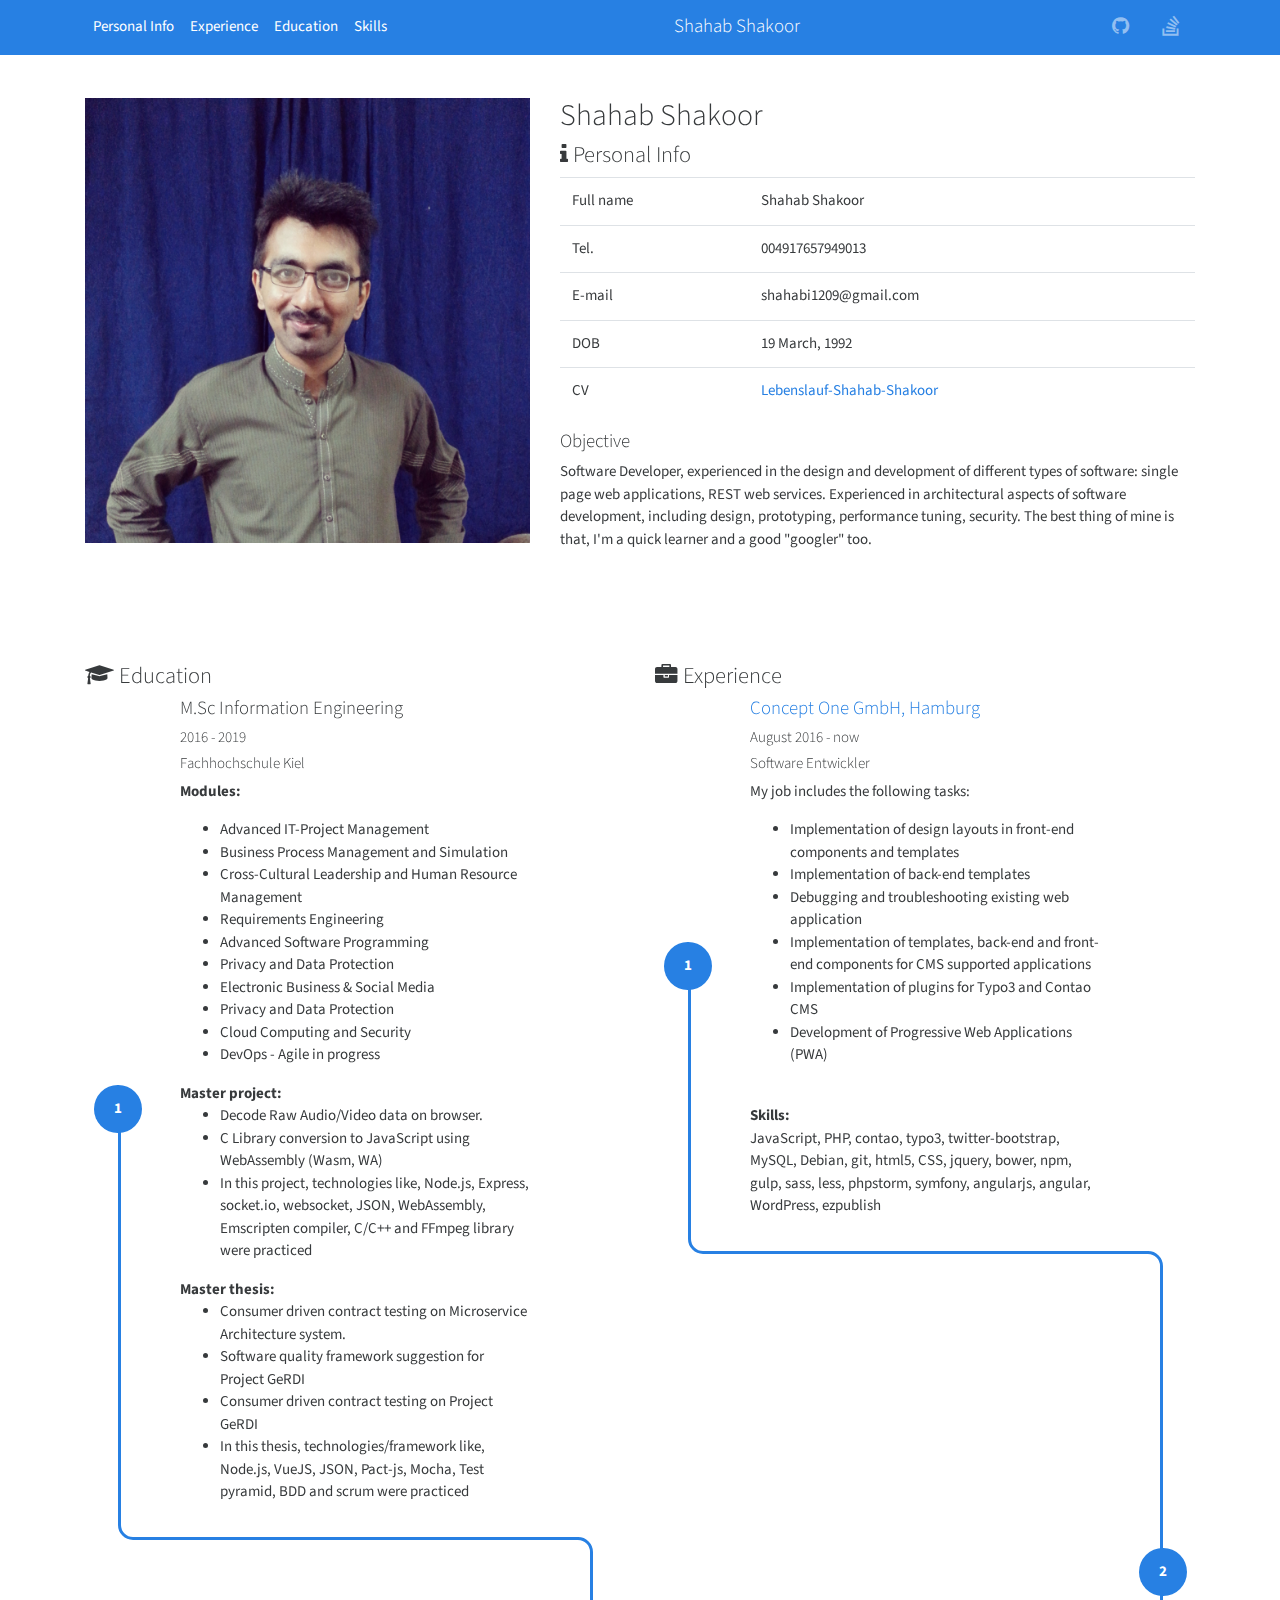
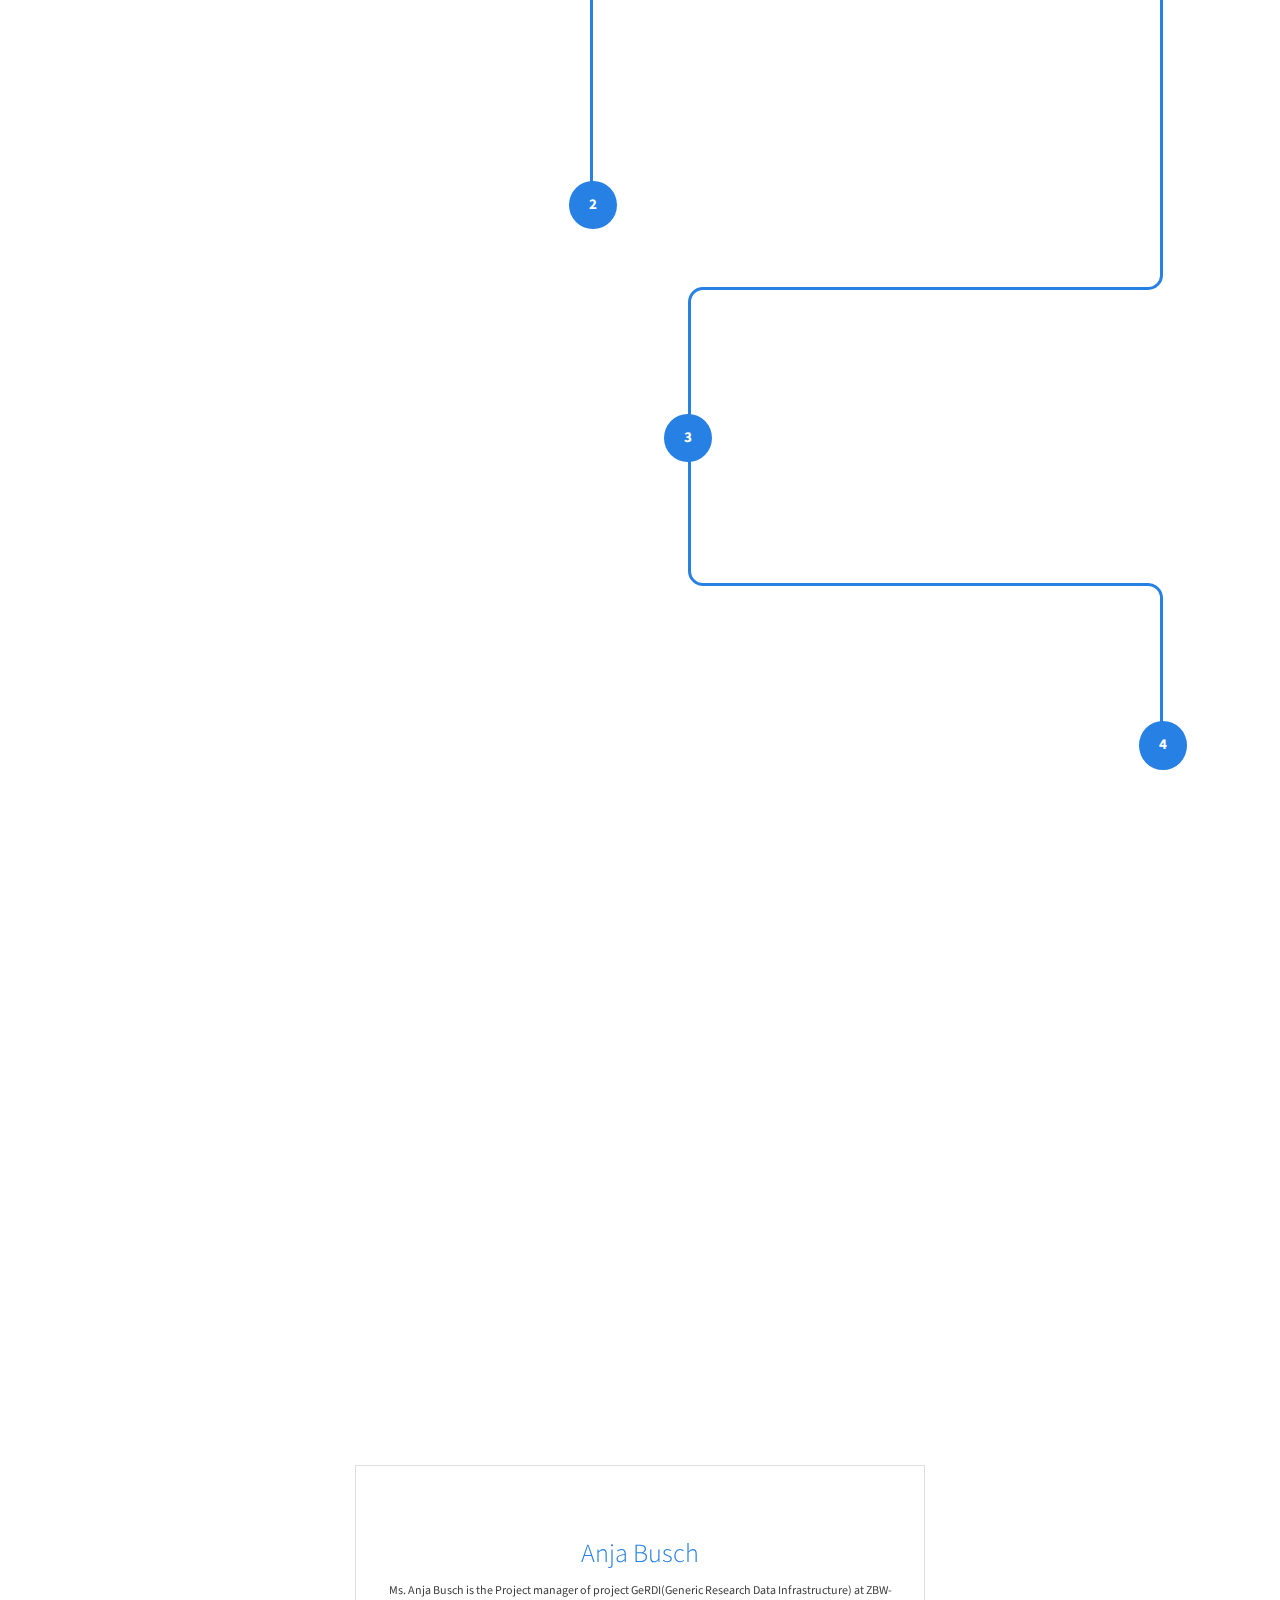
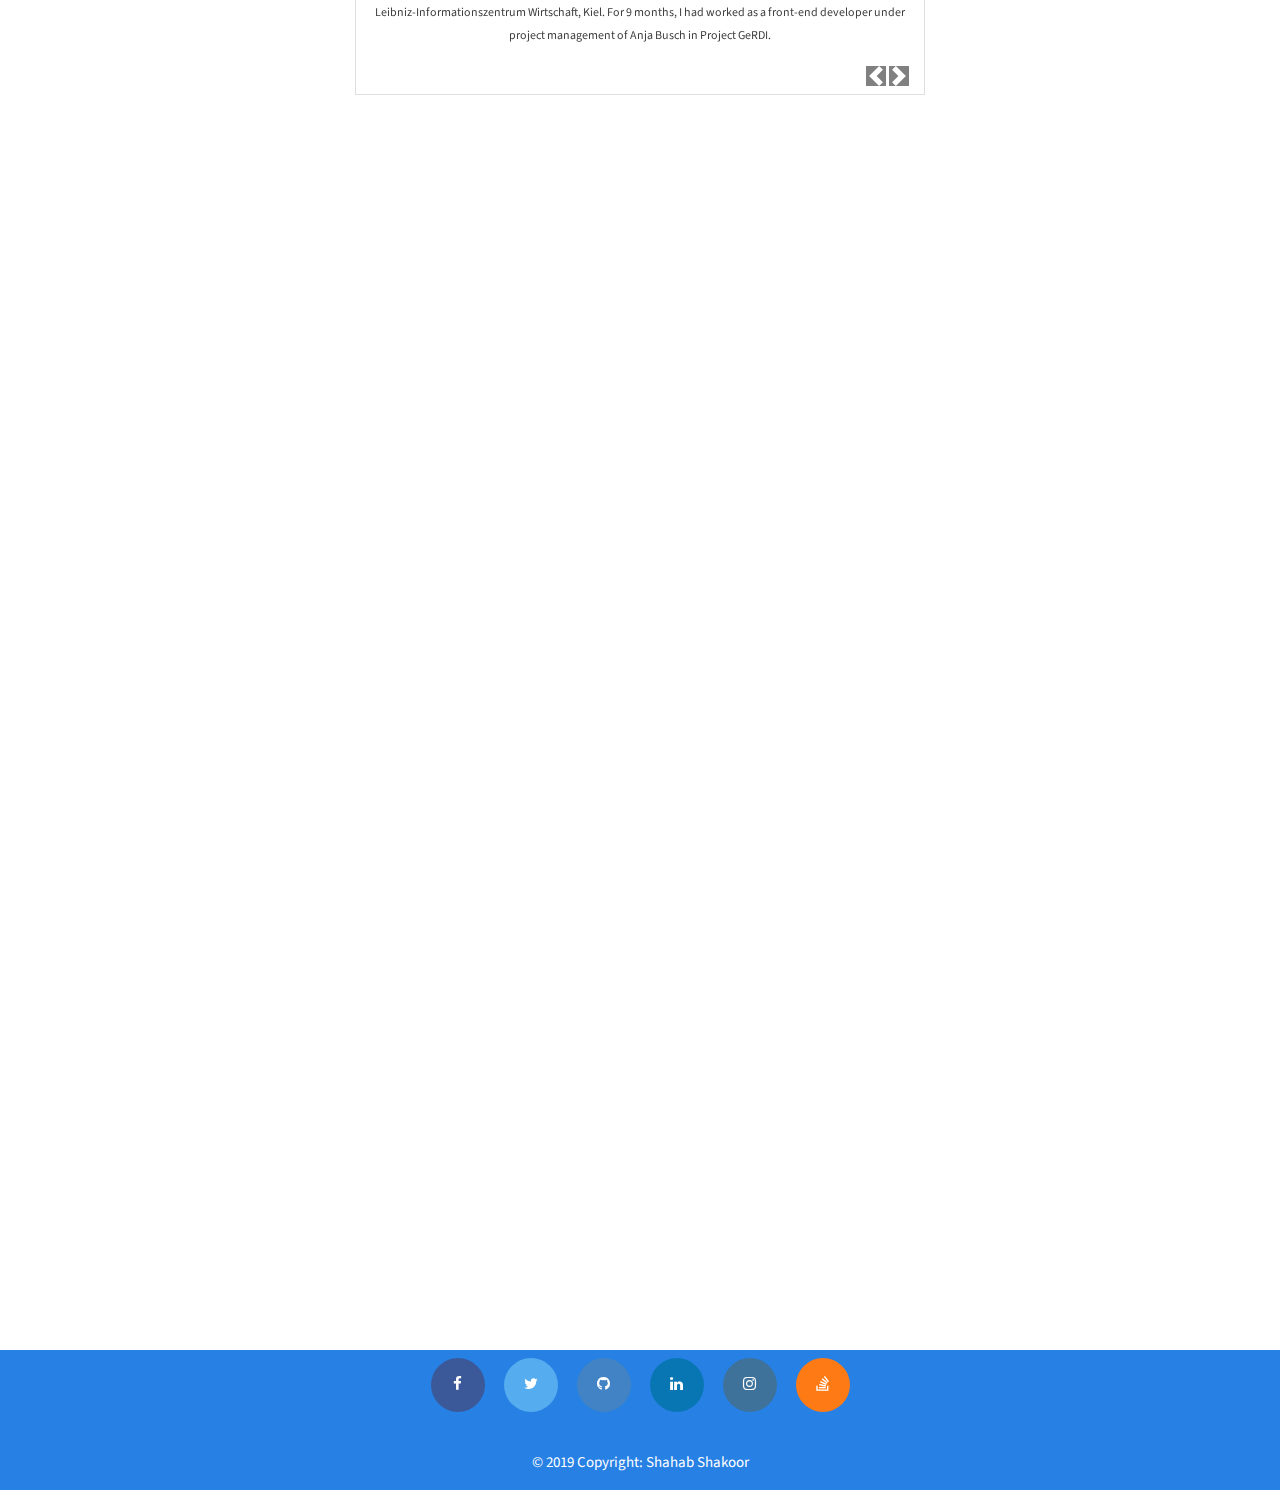
==== commit 3928ca09: "Resume in progress: fix" ====
--- a/index.html
+++ b/index.html
@@ -225,7 +225,7 @@
 					</div>
 					<div class="col-8" data-aos="fade-right">
 						<h5><a href="https://www.concept.one/" target="_blank">Concept One GmbH, Hamburg</a> </h5>
-						<h6>August 2019 - now</h6>
+						<h6>August 2016 - now</h6>
 						<h6>Software Entwickler</h6>
 						<p>
 							My job includes the following tasks:<br>
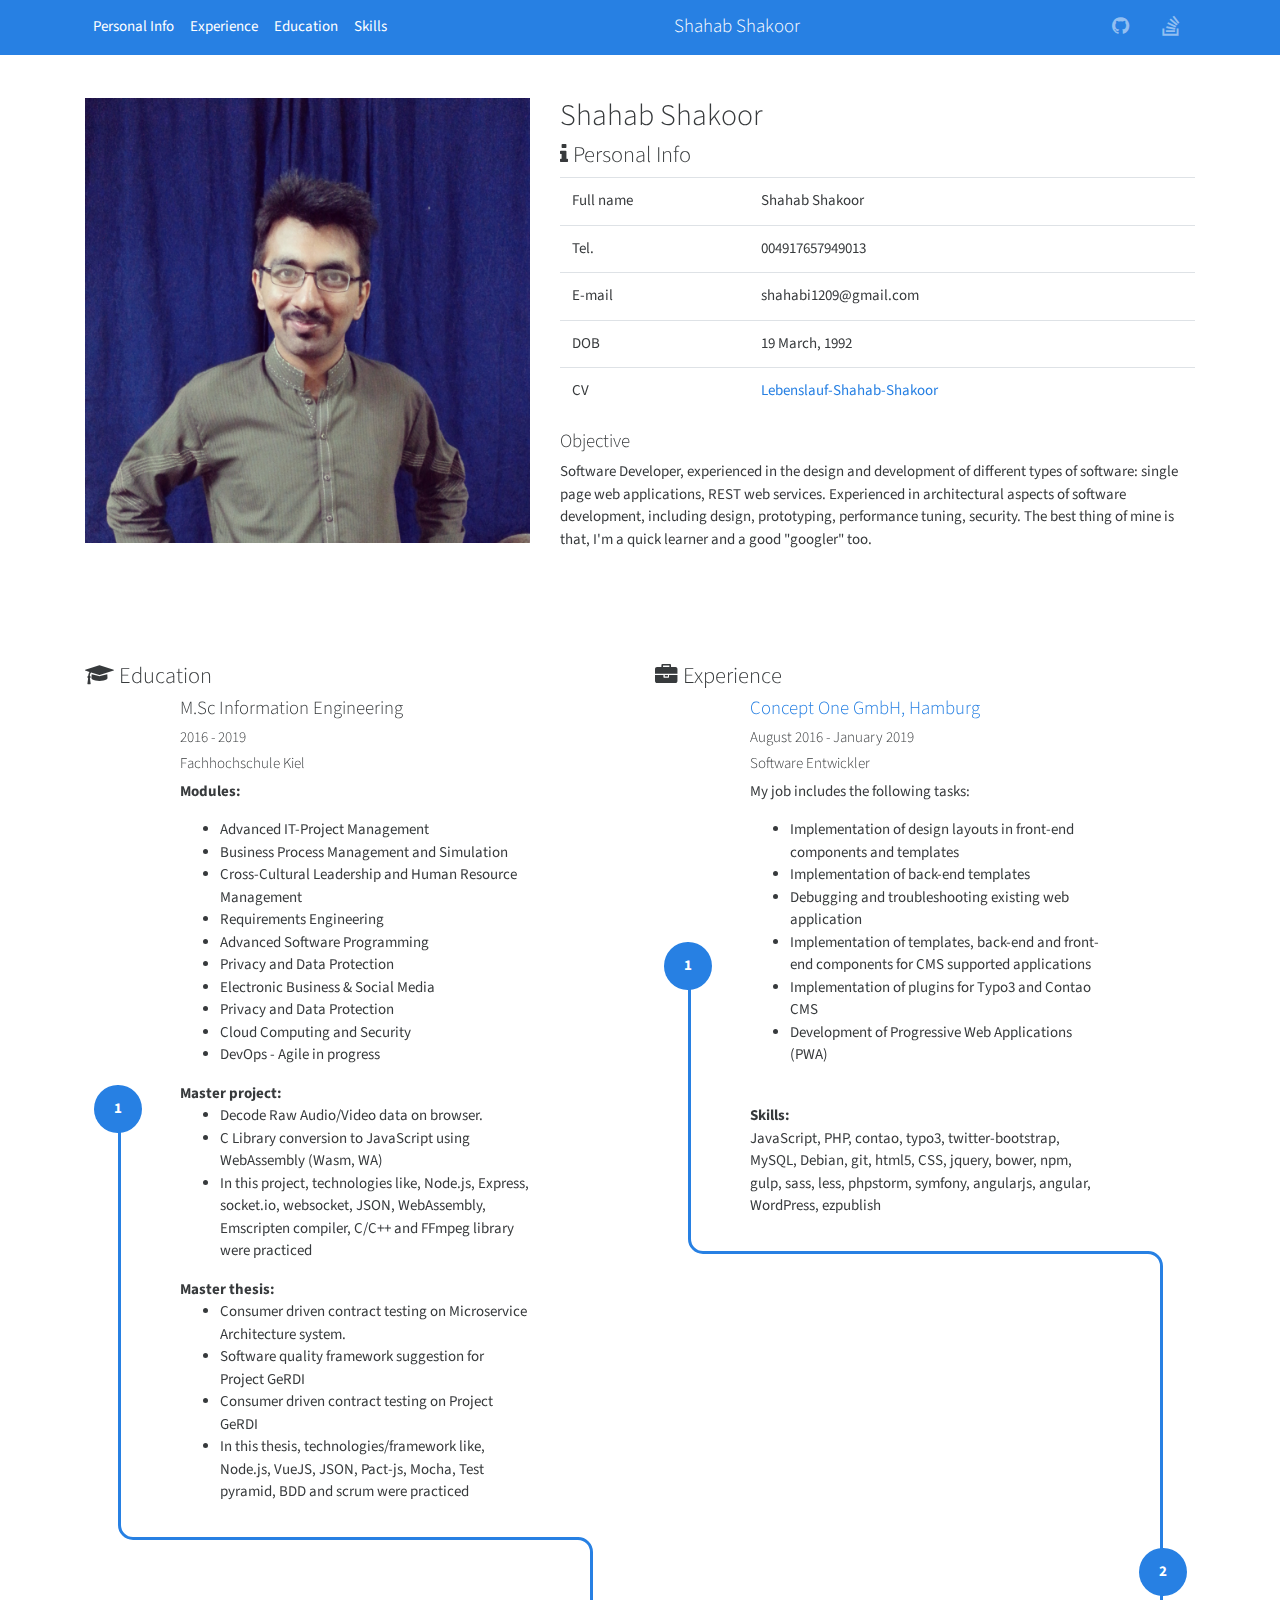
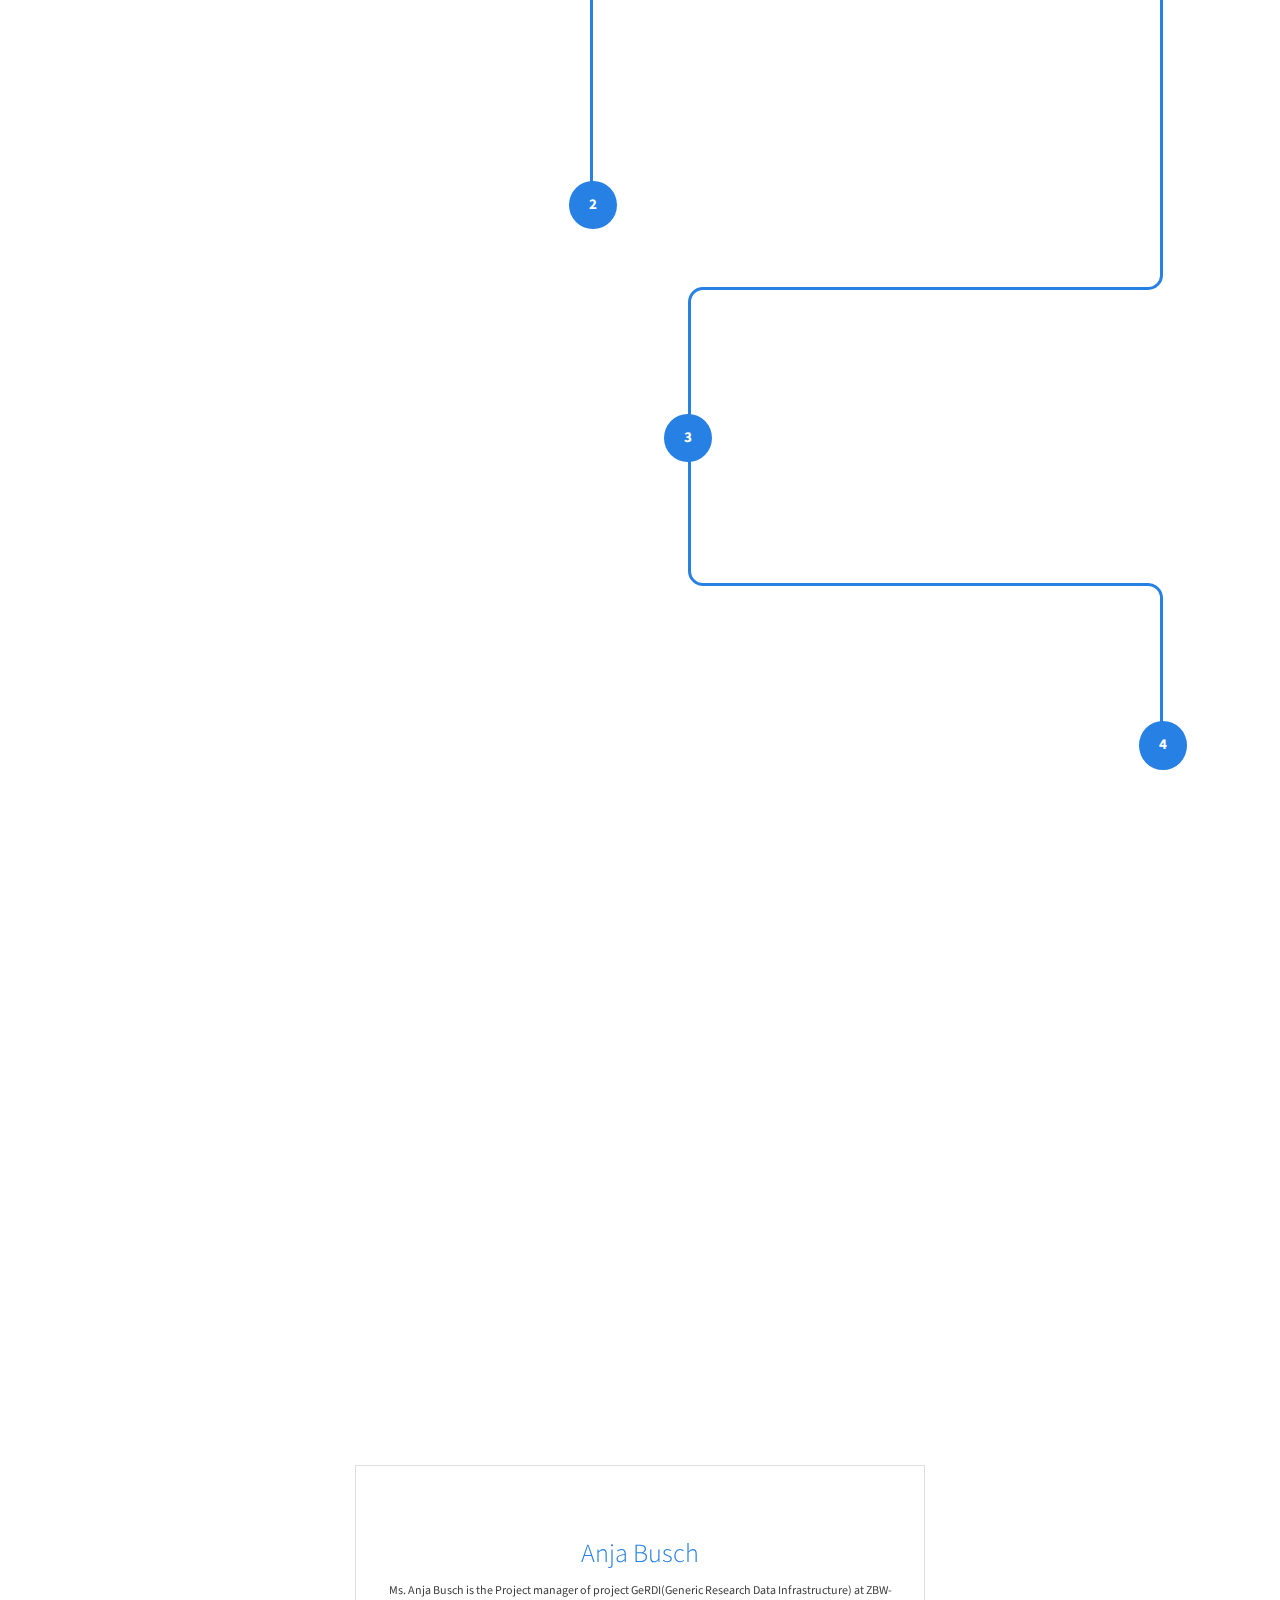
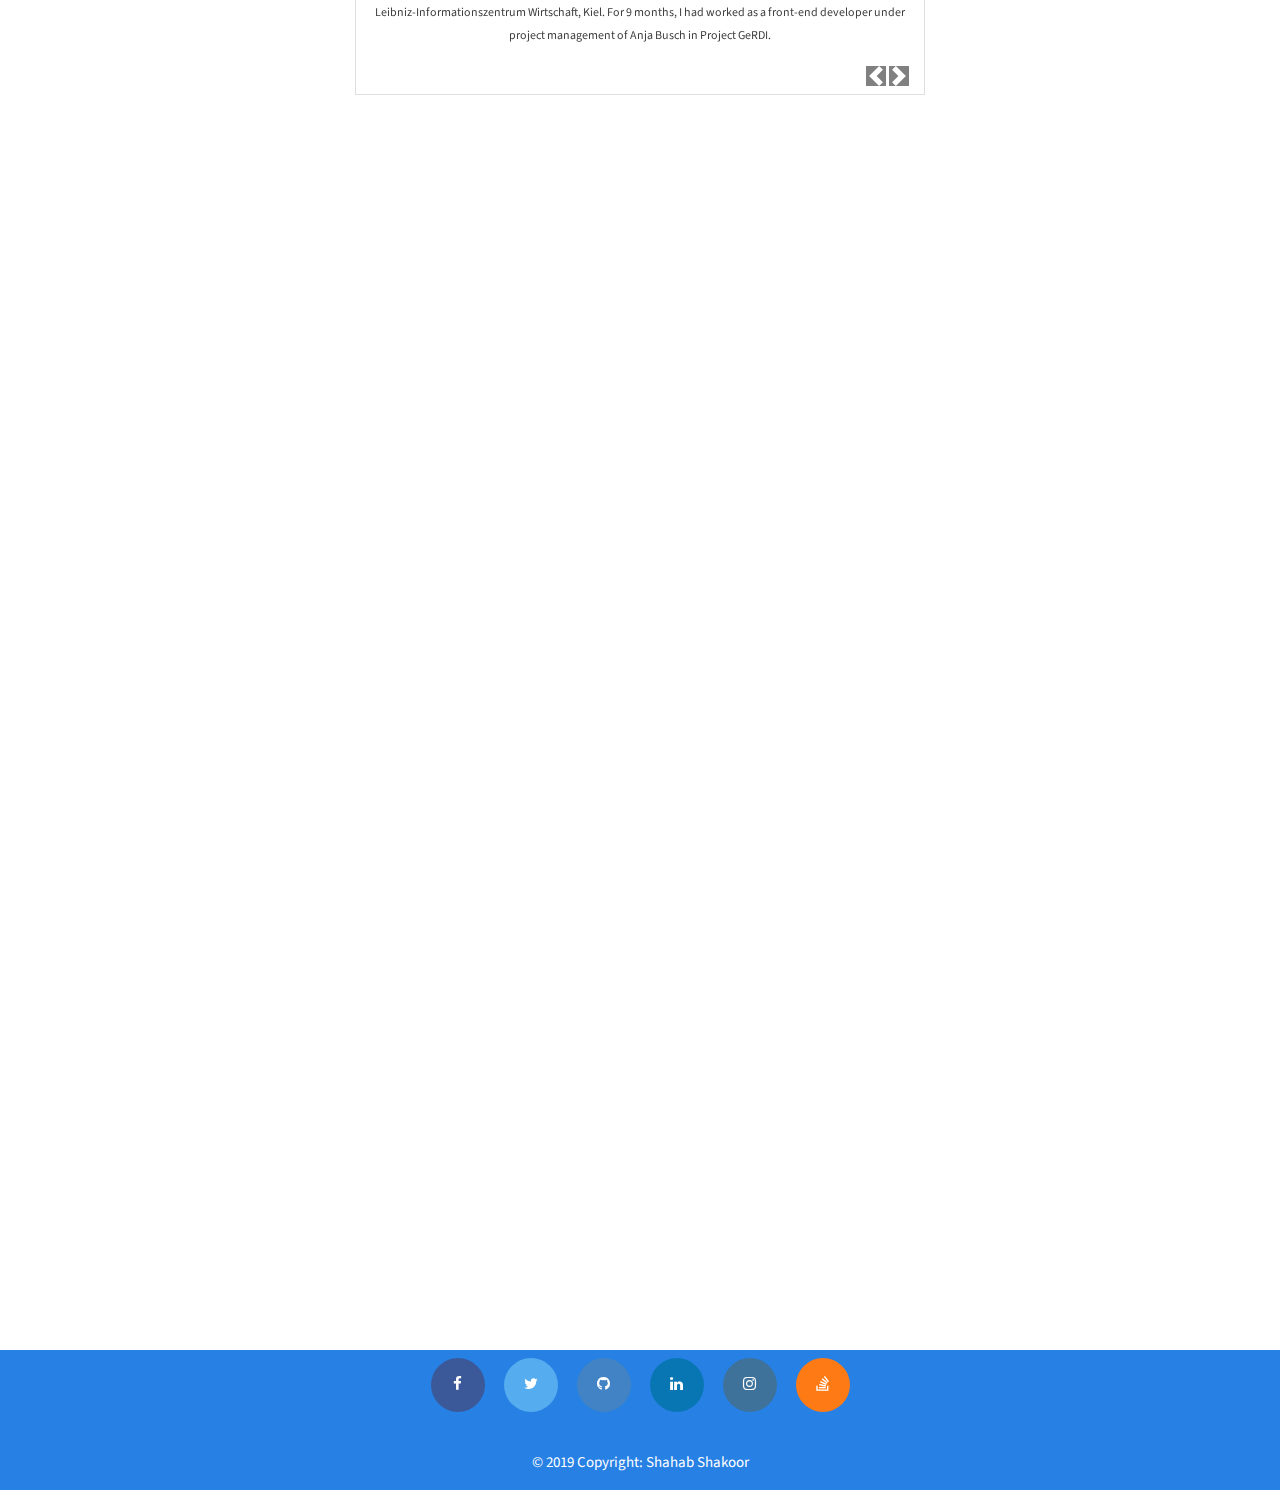
==== commit 5af62c5e: "Resume in progress: angular demo" ====
--- a/index.html
+++ b/index.html
@@ -225,7 +225,7 @@
 					</div>
 					<div class="col-8" data-aos="fade-right">
 						<h5><a href="https://www.concept.one/" target="_blank">Concept One GmbH, Hamburg</a> </h5>
-						<h6>August 2016 - now</h6>
+						<h6>August 2016 - January 2019</h6>
 						<h6>Software Entwickler</h6>
 						<p>
 							My job includes the following tasks:<br>
@@ -423,7 +423,7 @@
                 <h4 data-aos="fade-right"><i class="fa fa-star py-2"></i> Testimonials</h4>
                 <div class="row">
                     <div class="card col-md-6">
-                        <div id="carouselTestimonialsControls" class="carousel slide" data-ride="carousel" data-interval="100000">
+                        <div id="carouselTestimonialsControls" class="carousel slide" data-ride="carousel" data-interval="2000">
                             <div class="w-100 carousel-inner" role="listbox">
                                 <div class="carousel-item active">
                                     <div class="carousel-caption">
@@ -675,7 +675,7 @@
 				</a>
 			</li>
 			<li class="list-inline-item">
-				<a class="btn-social btn-linkedin" target="_blank" href="https://www.linkedin.com/in/shahab-shakoor-50117193/">
+				<a class="btn-social btn-linkedin" target="_blank" href="https://www.linkedin.com/in/shahabshakoor">
 					<i class="fa fa-linkedin"> </i>
 				</a>
 			</li>
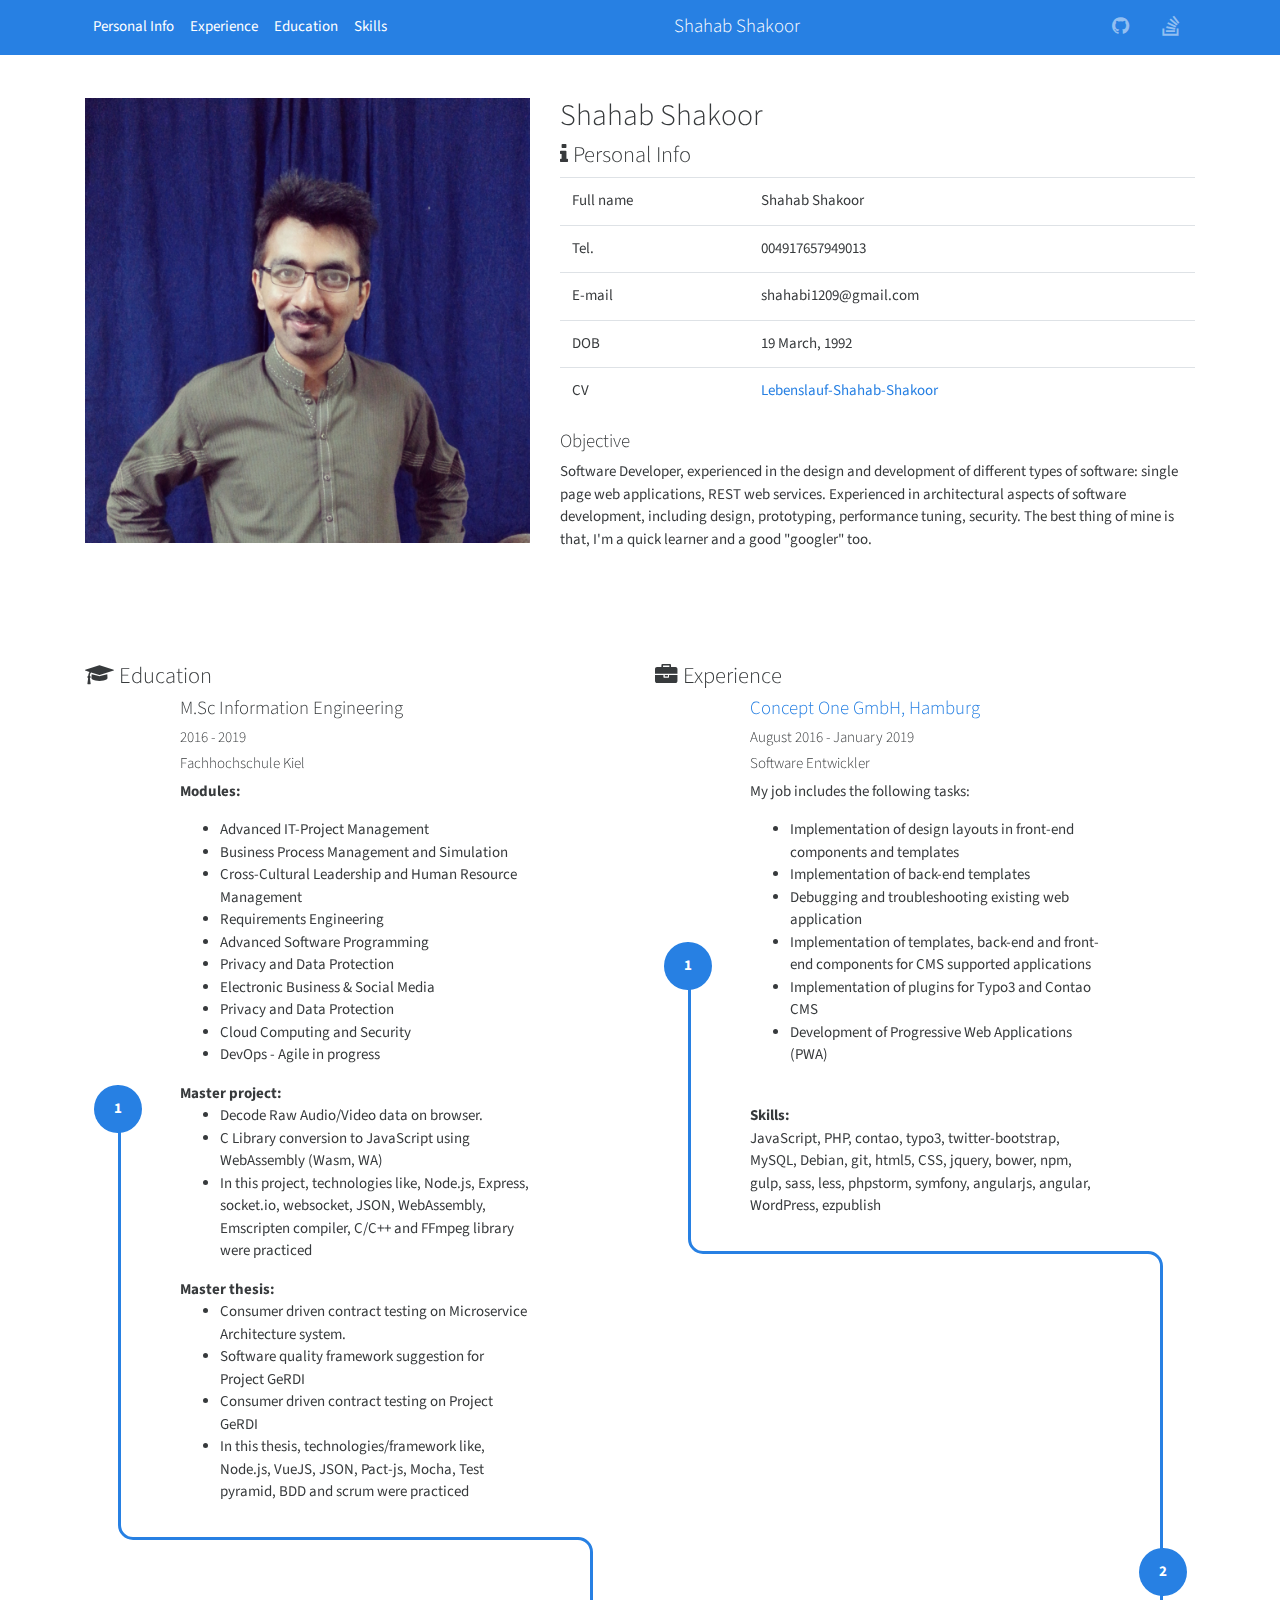
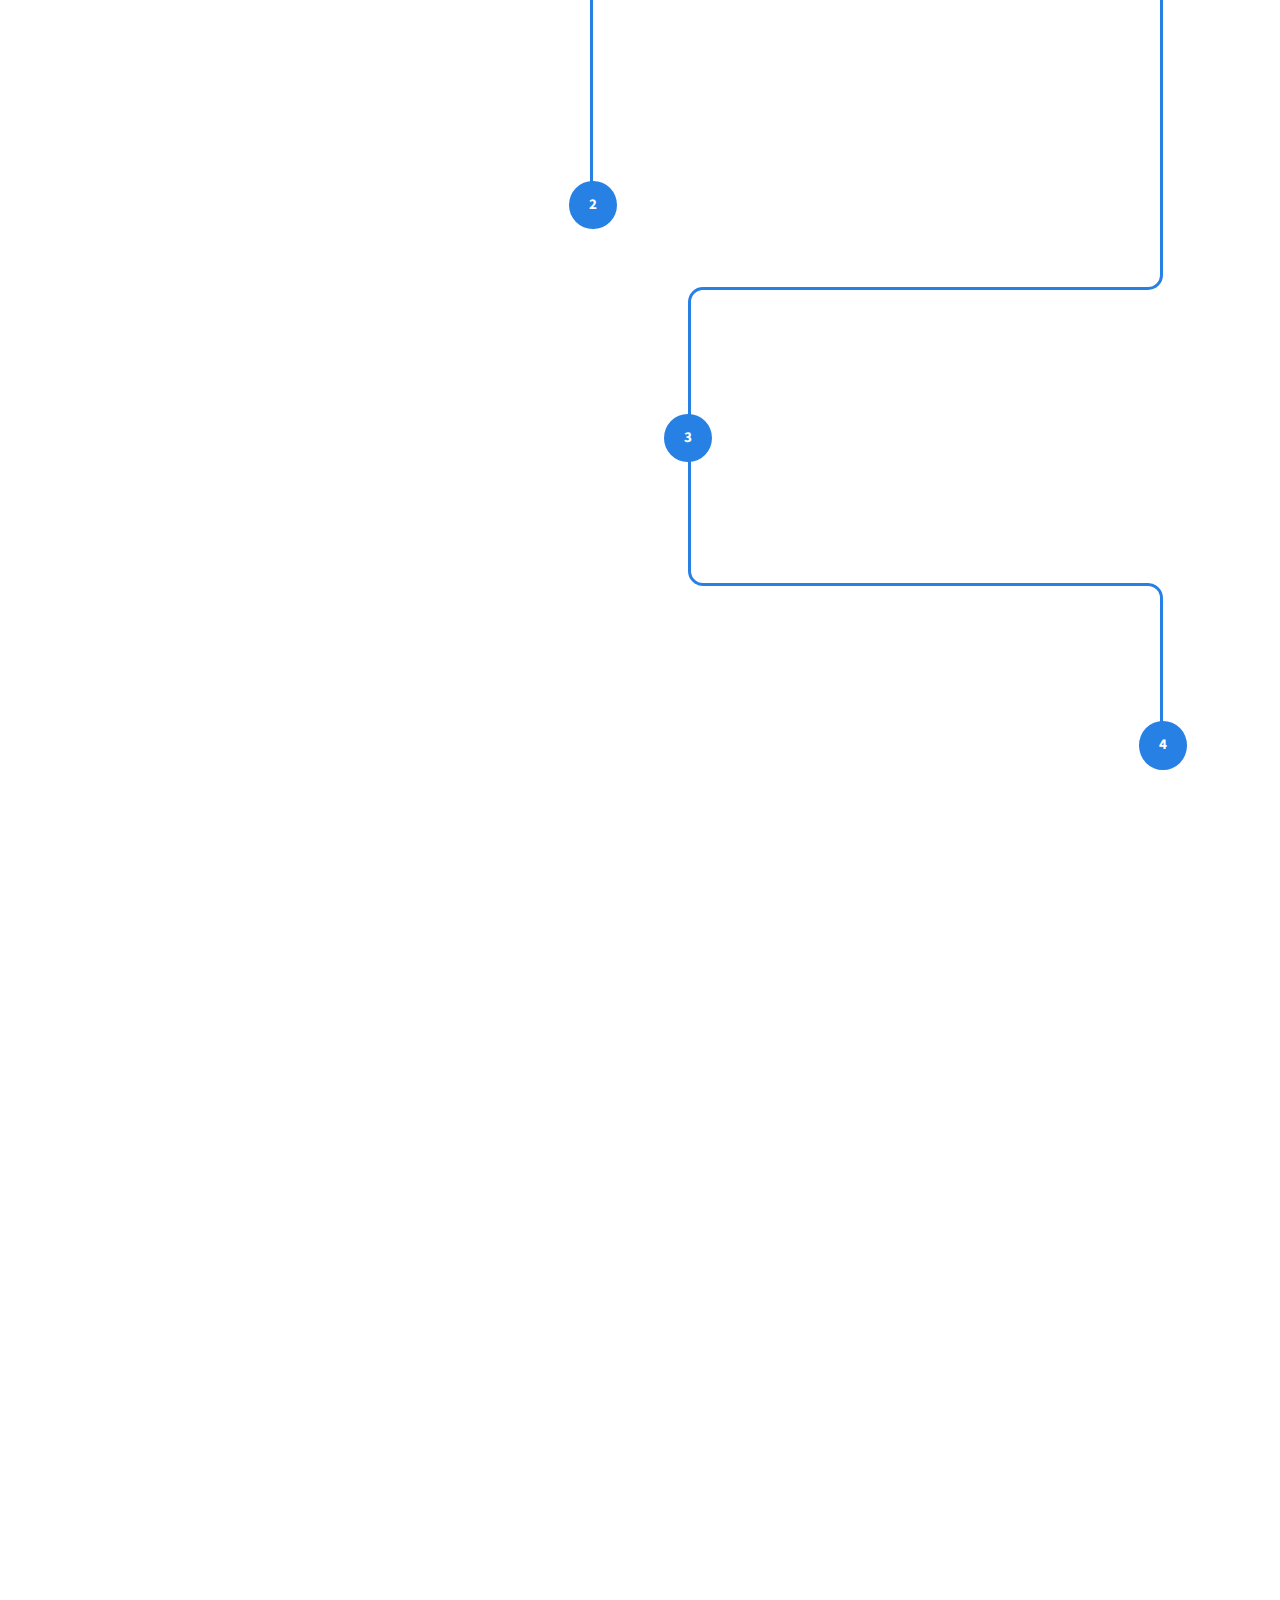
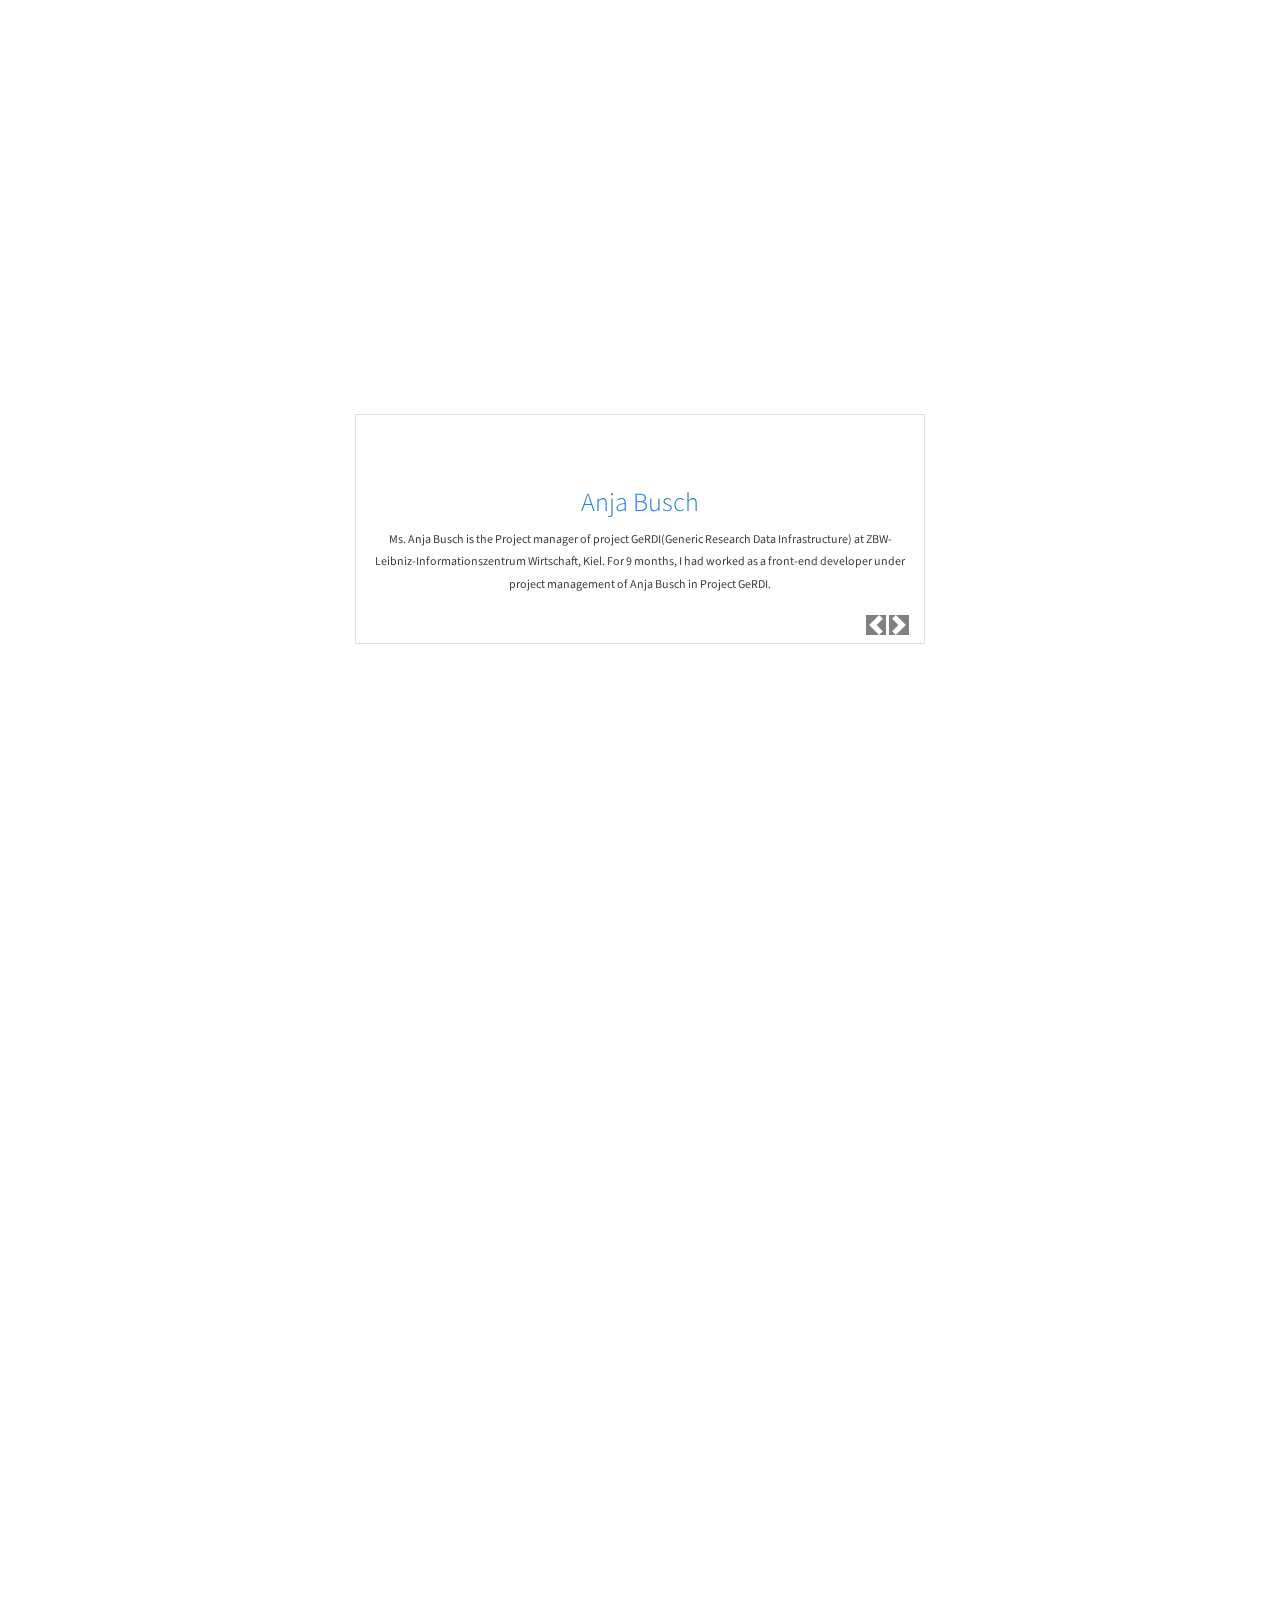
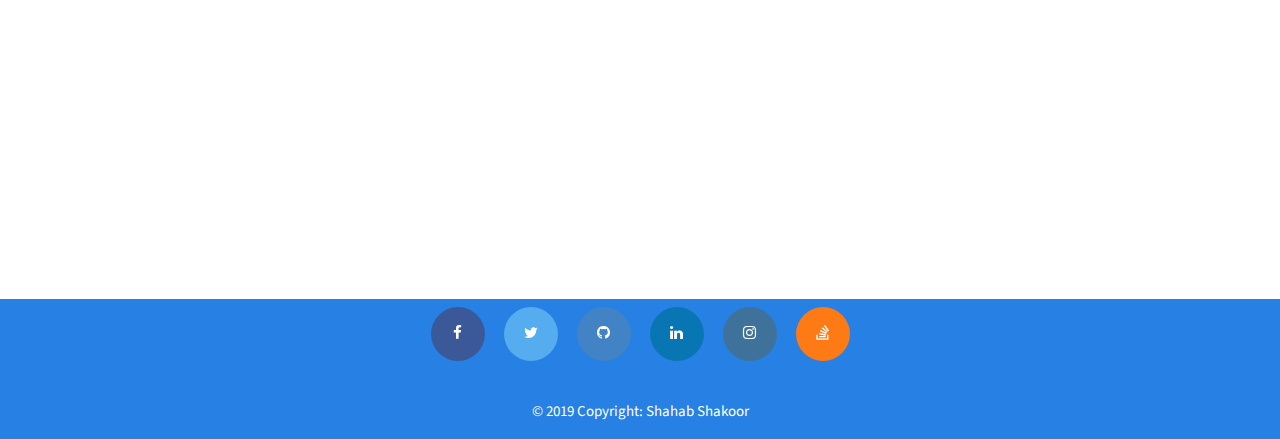
==== commit a786b6ae: "Resume in progress: portfolio" ====
--- a/index.html
+++ b/index.html
@@ -16,7 +16,7 @@
 <!--===============================================================================================-->
 	<link rel="stylesheet" type="text/css" href="css/cosmo.bootstrap.min.css">
 <!--===============================================================================================-->
-	<link rel="stylesheet" type="text/css" href="fonts/font-awesome-4.7.0/css/font-awesome.min.css">
+	<link rel="stylesheet" type="text/css" href="https://cdnjs.cloudflare.com/ajax/libs/font-awesome/4.7.0/css/font-awesome.min.css">
 <!--===============================================================================================-->
 	<link href="https://unpkg.com/aos@2.3.1/dist/aos.css" rel="stylesheet">
 <!--===============================================================================================-->
@@ -396,6 +396,108 @@
 <div class="py-5">
 	<div class="container">
 		<div class="row">
+			<div class="col-md-12 portfolio-set">
+				<h4 data-aos="fade-right"><i class="fa fa-flag-checkered py-2"></i> Portfolio</h4>
+				<div class="row">
+					<div class="card col-md-2 col-sm-4 bg-primary text-center"  data-aos="zoom-in-up">
+						<div class="card-body">
+							<h5 class="card-title">OSP</h5>
+							<a href="https://www.osp.de/" target="_blank" class="card-link btn btn-xs btn-secondary">Link</a>
+						</div>
+					</div>
+					<div class="card col-md-2 col-sm-4 bg-success text-center text-light"  data-aos="zoom-in-up">
+						<div class="card-body">
+							<h5 class="card-title">Hamburg marketing</h5>
+							<a href="https://marketing.hamburg.de/homepage.html" target="_blank" class="card-link  btn btn-xs btn-secondary">Link</a>
+						</div>
+					</div>
+					<div class="card col-md-2 col-sm-4 bg-info text-center text-light"  data-aos="zoom-in-up">
+						<div class="card-body">
+							<h5 class="card-title">Nova klima</h5>
+							<a href="https://www.nova-klima.de/" target="_blank"  class="card-link btn btn-xs btn-secondary">Link</a>
+						</div>
+					</div>
+					<div class="card col-md-2 col-sm-4  bg-primary text-center"  data-aos="zoom-in-up">
+						<div class="card-body">
+							<h5 class="card-title">Elbjazz</h5>
+							<a href="https://www.elbjazz.de/" target="_blank"  class="card-link  btn btn-xs btn-secondary">Link</a>
+						</div>
+					</div>
+					<div class="card col-md-2 col-sm-4 bg-success text-center text-light"  data-aos="zoom-in-up">
+						<div class="card-body">
+							<h5 class="card-title">Reeperbahn Festival</h5>
+							<a href="https://www.reeperbahnfestival.com/" target="_blank"  class="card-link btn btn-xs btn-secondary">Link</a>
+						</div>
+					</div>
+					<div class="card col-md-2 col-sm-4 bg-info text-center text-light"  data-aos="zoom-in-up">
+						<div class="card-body">
+							<h5 class="card-title">AWS</h5>
+							<a href="https://aws-personalmarketing.de/" target="_blank"  class="card-link btn btn-xs btn-secondary">Link</a>
+						</div>
+					</div>
+					<div class="card col-md-2 col-sm-4  bg-primary text-center"  data-aos="zoom-in-up">
+						<div class="card-body">
+							<h5 class="card-title">Mobile-lebensart</h5>
+							<a href="http://www.mobile-lebensart.de/" target="_blank"  class="card-link btn btn-xs btn-secondary">Link</a>
+						</div>
+					</div>
+					<div class="card col-md-2 col-sm-4 bg-success text-center text-light"  data-aos="zoom-in-up">
+						<div class="card-body">
+							<h5 class="card-title">Jazz federation</h5>
+							<a href="https://www.jazzfederation.de" target="_blank"  class="card-link btn btn-xs btn-secondary">Link</a>
+						</div>
+					</div>
+					<div class="card col-md-2 col-sm-4 bg-info text-center text-light"  data-aos="zoom-in-up">
+						<div class="card-body">
+							<h5 class="card-title">Music Cities Network</h5>
+							<a href="https://www.musiccitiesnetwork.com/" target="_blank"  class="card-link btn btn-xs btn-secondary">Link</a>
+						</div>
+					</div>
+					<div class="card col-md-2 col-sm-4 bg-primary text-center"  data-aos="zoom-in-up">
+						<div class="card-body">
+							<h5 class="card-title">Franken Guss</h5>
+							<a href="https://www.frankenguss.de/de/" target="_blank"  class="card-link btn btn-xs btn-secondary">Link</a>
+						</div>
+					</div>
+					<div class="card col-md-2 col-sm-4 bg-success text-center text-light"  data-aos="zoom-in-up">
+						<div class="card-body">
+							<h5 class="card-title">ACO</h5>
+							<a href="https://www.aco-haustechnik.de/home/" target="_blank"  class="card-link  btn btn-xs btn-secondary">Link</a>
+						</div>
+					</div>
+					<div class="card col-md-2 col-sm-4 bg-info text-center text-light"  data-aos="zoom-in-up">
+						<div class="card-body">
+							<h5 class="card-title">German Haus</h5>
+							<a href="http://www.german-haus.com/UnderConstruction" target="_blank"  class="card-link btn btn-xs btn-secondary">Link</a>
+						</div>
+					</div>
+					<div class="card col-md-2 col-sm-4  bg-primary text-center"  data-aos="zoom-in-up">
+						<div class="card-body">
+							<h5 class="card-title">GeRDI</h5>
+							<a href="https://www.gerdi-project.eu/" target="_blank"  class="card-link  btn btn-xs btn-secondary">Link</a>
+						</div>
+					</div>
+					<div class="card col-md-2 col-sm-4 bg-success text-center text-light"  data-aos="zoom-in-up">
+						<div class="card-body">
+							<h5 class="card-title">Geklärt, wer fährt</h5>
+							<a href="https://www.geklaert-wer-faehrt.de/" target="_blank" class="card-link btn btn-xs btn-secondary">Link</a>
+						</div>
+					</div>
+					<div class="card col-md-2 col-sm-4 bg-primary text-center"  data-aos="zoom-in-up">
+						<div class="card-body">
+							<h5 class="card-title">GeRDI Project</h5>
+							<h6 class="card-subtitle mb-2 text-muted">In Progress</h6>
+							<a href="https://test.gerdi.org/#/" target="_blank" class="card-link btn btn-xs btn-secondary">GeRDI Project</a>
+						</div>
+					</div>
+				</div>
+			</div>
+		</div>
+	</div>
+</div>
+<div class="py-5">
+	<div class="container">
+		<div class="row">
 			<div class="col-md-12 language-set">
 				<h4 data-aos="fade-right"><i class="fa fa-language py-2"></i> Languages</h4>
 				<h5>
